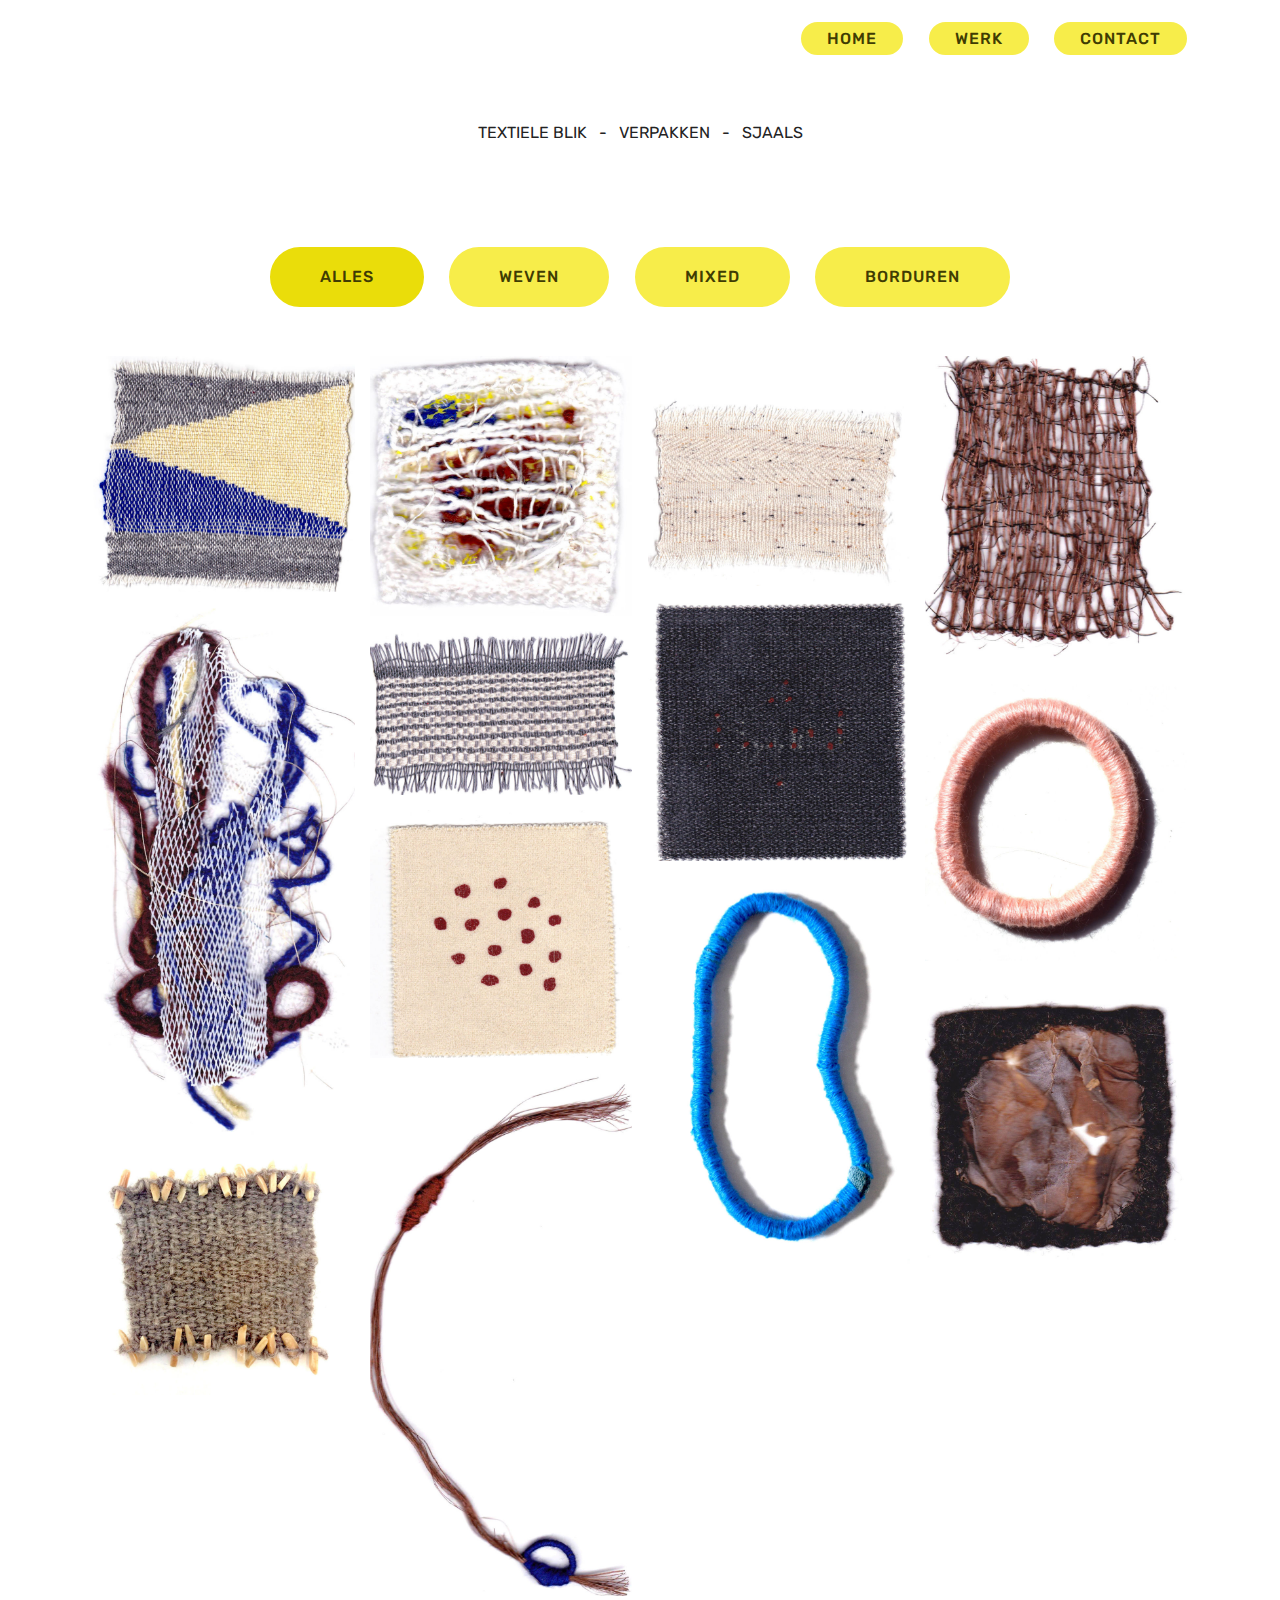
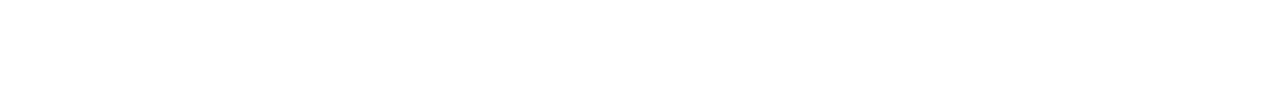
==== page1.html @ cdc88e26 "create github pages" ====
<!DOCTYPE html>
<html >
<head>
  <!-- Site made with Mobirise Website Builder v4.8.8, https://mobirise.com -->
  <meta charset="UTF-8">
  <meta http-equiv="X-UA-Compatible" content="IE=edge">
  <meta name="generator" content="Mobirise v4.8.8, mobirise.com">
  <meta name="viewport" content="width=device-width, initial-scale=1, minimum-scale=1">
  <link rel="shortcut icon" href="assets/images/logo2.png" type="image/x-icon">
  <meta name="description" content="Website Builder Description">
  <title>WERK: TEXTIEL</title>
  <link rel="stylesheet" href="assets/web/assets/mobirise-icons/mobirise-icons.css">
  <link rel="stylesheet" href="assets/tether/tether.min.css">
  <link rel="stylesheet" href="assets/bootstrap/css/bootstrap.min.css">
  <link rel="stylesheet" href="assets/bootstrap/css/bootstrap-grid.min.css">
  <link rel="stylesheet" href="assets/bootstrap/css/bootstrap-reboot.min.css">
  <link rel="stylesheet" href="assets/dropdown/css/style.css">
  <link rel="stylesheet" href="assets/theme/css/style.css">
  <link rel="stylesheet" href="assets/gallery/style.css">
  <link rel="stylesheet" href="assets/mobirise/css/mbr-additional.css" type="text/css">
  
  
  
</head>
<body>
  <section class="menu cid-raHWfPUaQ8" once="menu" id="menu2-1">

    

    <nav class="navbar navbar-expand beta-menu navbar-dropdown align-items-center navbar-toggleable-sm bg-color transparent">
        <button class="navbar-toggler navbar-toggler-right" type="button" data-toggle="collapse" data-target="#navbarSupportedContent" aria-controls="navbarSupportedContent" aria-expanded="false" aria-label="Toggle navigation">
            <div class="hamburger">
                <span></span>
                <span></span>
                <span></span>
                <span></span>
            </div>
        </button>
        <div class="menu-logo">
            <div class="navbar-brand">
                
                
            </div>
        </div>
        <div class="collapse navbar-collapse" id="navbarSupportedContent">
            
            <div class="navbar-buttons mbr-section-btn"><a class="btn btn-sm btn-success display-4" href="index.html">HOME</a> <a class="btn btn-sm btn-success display-4" href="page4.html">WERK</a>   <a class="btn btn-sm btn-success display-4" href="page2.html">CONTACT</a></div>
        </div>
    </nav>
</section>

<section class="engine"><a href="https://mobirise.info/u">bootstrap website templates</a></section><section class="mbr-section article content1 cid-rbGwfeObzI" id="content1-2">
    
     

    <div class="container">
        <div class="media-container-row">
            <div class="mbr-text col-12 col-md-8 mbr-fonts-style display-7">TEXTIELE BLIK &nbsp; - &nbsp; VERPAKKEN &nbsp; - &nbsp; SJAALS</div>
        </div>
    </div>
</section>

<section class="mbr-gallery mbr-slider-carousel cid-rb73KKQY0T" id="gallery2-4">

    

    <div class="container">
        <div><!-- Filter --><div class="mbr-gallery-filter container gallery-filter-active"><ul buttons="0"><li class="mbr-gallery-filter-all"><a class="btn btn-md btn-success active display-7" href="">ALLES</a></li></ul></div><!-- Gallery --><div class="mbr-gallery-row"><div class="mbr-gallery-layout-default"><div><div><div class="mbr-gallery-item mbr-gallery-item--p1" data-video-url="false" data-tags="WEVEN"><div href="#lb-gallery2-4" data-slide-to="0" data-toggle="modal"><img src="assets/images/47506456-328796754376176-320203693251100672-n-3-2000x1806-800x722.jpg" alt="" title=""><span class="icon-focus"></span></div></div><div class="mbr-gallery-item mbr-gallery-item--p1" data-video-url="false" data-tags="MIXED"><div href="#lb-gallery2-4" data-slide-to="1" data-toggle="modal"><img src="assets/images/47575719-368503243710129-8460332734072487936-n-4-1032x1024-800x794.jpg" alt="" title=""><span class="icon-focus"></span></div></div><div class="mbr-gallery-item mbr-gallery-item--p1" data-video-url="false" data-tags="WEVEN"><div href="#lb-gallery2-4" data-slide-to="2" data-toggle="modal"><img src="assets/images/47575141-318313295434372-412930203220705280-n-2000x1612-800x645.jpg" alt="" title=""><span class="icon-focus"></span></div></div><div class="mbr-gallery-item mbr-gallery-item--p1" data-video-url="false" data-tags="WEVEN"><div href="#lb-gallery2-4" data-slide-to="3" data-toggle="modal"><img src="assets/images/47574086-124422265156844-6801019209284321280-n-984x1176-800x956.jpg" alt="" title=""><span class="icon-focus"></span></div></div><div class="mbr-gallery-item mbr-gallery-item--p1" data-video-url="false" data-tags="MIXED"><div href="#lb-gallery2-4" data-slide-to="4" data-toggle="modal"><img src="assets/images/47682077-343969136431408-25028951982211072-n-2000x1450-800x580.jpg" alt="" title=""><span class="icon-focus"></span></div></div><div class="mbr-gallery-item mbr-gallery-item--p1" data-video-url="false" data-tags="BORDUREN"><div href="#lb-gallery2-4" data-slide-to="5" data-toggle="modal"><img src="assets/images/47577055-518525568639975-4797544036602740736-n-1712x1696-800x793.jpg" alt="" title=""><span class="icon-focus"></span></div></div><div class="mbr-gallery-item mbr-gallery-item--p1" data-video-url="false" data-tags="BORDUREN"><div href="#lb-gallery2-4" data-slide-to="6" data-toggle="modal"><img src="assets/images/47687773-439349963263200-4887359920250290176-n-980x1972-800x1610.jpg" alt="" title=""><span class="icon-focus"></span></div></div><div class="mbr-gallery-item mbr-gallery-item--p1" data-video-url="false" data-tags="MIXED"><div href="#lb-gallery2-4" data-slide-to="7" data-toggle="modal"><img src="assets/images/47578655-295519814421473-4589390263373266944-n-2000x1249-800x500.jpg" alt="" title=""><span class="icon-focus"></span></div></div><div class="mbr-gallery-item mbr-gallery-item--p1" data-video-url="false" data-tags="MIXED"><div href="#lb-gallery2-4" data-slide-to="8" data-toggle="modal"><img src="assets/images/dsc-521-2000x2112-800x845.jpg" alt="" title=""><span class="icon-focus"></span></div></div><div class="mbr-gallery-item mbr-gallery-item--p1" data-video-url="false" data-tags="MIXED"><div href="#lb-gallery2-4" data-slide-to="9" data-toggle="modal"><img src="assets/images/47683139-1599115053523012-3828031757387563008-n-1884x1786-800x758.jpg" alt="" title=""><span class="icon-focus"></span></div></div><div class="mbr-gallery-item mbr-gallery-item--p1" data-video-url="false" data-tags="MIXED"><div href="#lb-gallery2-4" data-slide-to="10" data-toggle="modal"><img src="assets/images/dsc-517-2000x2978-800x1191.jpg" alt="" title=""><span class="icon-focus"></span></div></div><div class="mbr-gallery-item mbr-gallery-item--p1" data-video-url="false" data-tags="BORDUREN"><div href="#lb-gallery2-4" data-slide-to="11" data-toggle="modal"><img src="assets/images/47685250-376258109773774-475990777076383744-n-868x956-800x881.jpg" alt="" title=""><span class="icon-focus"></span></div></div><div class="mbr-gallery-item mbr-gallery-item--p1" data-video-url="false" data-tags="MIXED"><div href="#lb-gallery2-4" data-slide-to="12" data-toggle="modal"><img src="assets/images/47577722-360843861342057-8738938432111247360-n-1027x2048-800x1595.jpg" alt="" title=""><span class="icon-focus"></span></div></div><div class="mbr-gallery-item mbr-gallery-item--p1" data-video-url="false" data-tags="WEVEN"><div href="#lb-gallery2-4" data-slide-to="13" data-toggle="modal"><img src="assets/images/46118106-894448880751442-2675931368923332608-n-1-1393x1305-800x749.jpg" alt="" title=""><span class="icon-focus"></span></div></div></div></div><div class="clearfix"></div></div></div><!-- Lightbox --><div data-app-prevent-settings="" class="mbr-slider modal fade carousel slide" tabindex="-1" data-keyboard="true" data-interval="false" id="lb-gallery2-4"><div class="modal-dialog"><div class="modal-content"><div class="modal-body"><ol class="carousel-indicators"><li data-app-prevent-settings="" data-target="#lb-gallery2-4" data-slide-to="0"></li><li data-app-prevent-settings="" data-target="#lb-gallery2-4" data-slide-to="1"></li><li data-app-prevent-settings="" data-target="#lb-gallery2-4" data-slide-to="2"></li><li data-app-prevent-settings="" data-target="#lb-gallery2-4" data-slide-to="3"></li><li data-app-prevent-settings="" data-target="#lb-gallery2-4" data-slide-to="4"></li><li data-app-prevent-settings="" data-target="#lb-gallery2-4" data-slide-to="5"></li><li data-app-prevent-settings="" data-target="#lb-gallery2-4" data-slide-to="6"></li><li data-app-prevent-settings="" data-target="#lb-gallery2-4" data-slide-to="7"></li><li data-app-prevent-settings="" data-target="#lb-gallery2-4" class=" active" data-slide-to="8"></li><li data-app-prevent-settings="" data-target="#lb-gallery2-4" data-slide-to="9"></li><li data-app-prevent-settings="" data-target="#lb-gallery2-4" data-slide-to="10"></li><li data-app-prevent-settings="" data-target="#lb-gallery2-4" data-slide-to="11"></li><li data-app-prevent-settings="" data-target="#lb-gallery2-4" data-slide-to="12"></li><li data-app-prevent-settings="" data-target="#lb-gallery2-4" data-slide-to="13"></li></ol><div class="carousel-inner"><div class="carousel-item"><img src="assets/images/47506456-328796754376176-320203693251100672-n-3-2000x1806.jpg" alt="" title=""></div><div class="carousel-item"><img src="assets/images/47575719-368503243710129-8460332734072487936-n-4-1032x1024.jpg" alt="" title=""></div><div class="carousel-item"><img src="assets/images/47575141-318313295434372-412930203220705280-n-2000x1612.jpg" alt="" title=""></div><div class="carousel-item"><img src="assets/images/47574086-124422265156844-6801019209284321280-n-984x1176.jpg" alt="" title=""></div><div class="carousel-item"><img src="assets/images/47682077-343969136431408-25028951982211072-n-2000x1450.jpg" alt="" title=""></div><div class="carousel-item"><img src="assets/images/47577055-518525568639975-4797544036602740736-n-1712x1696.jpg" alt="" title=""></div><div class="carousel-item"><img src="assets/images/47687773-439349963263200-4887359920250290176-n-980x1972.jpg" alt="" title=""></div><div class="carousel-item"><img src="assets/images/47578655-295519814421473-4589390263373266944-n-2000x1249.jpg" alt="" title=""></div><div class="carousel-item active"><img src="assets/images/dsc-521-2000x2112.jpg" alt="" title=""></div><div class="carousel-item"><img src="assets/images/47683139-1599115053523012-3828031757387563008-n-1884x1786.jpg" alt="" title=""></div><div class="carousel-item"><img src="assets/images/dsc-517-2000x2978.jpg" alt="" title=""></div><div class="carousel-item"><img src="assets/images/47685250-376258109773774-475990777076383744-n-868x956.jpg" alt="" title=""></div><div class="carousel-item"><img src="assets/images/47577722-360843861342057-8738938432111247360-n-1027x2048.jpg" alt="" title=""></div><div class="carousel-item"><img src="assets/images/46118106-894448880751442-2675931368923332608-n-1-1393x1305.jpg" alt="" title=""></div></div><a class="carousel-control carousel-control-prev" role="button" data-slide="prev" href="#lb-gallery2-4"><span class="mbri-left mbr-iconfont" aria-hidden="true"></span><span class="sr-only">Previous</span></a><a class="carousel-control carousel-control-next" role="button" data-slide="next" href="#lb-gallery2-4"><span class="mbri-right mbr-iconfont" aria-hidden="true"></span><span class="sr-only">Next</span></a><a class="close" href="#" role="button" data-dismiss="modal"><span class="sr-only">Close</span></a></div></div></div></div></div>
    </div>

</section>


  <script src="assets/web/assets/jquery/jquery.min.js"></script>
  <script src="assets/popper/popper.min.js"></script>
  <script src="assets/tether/tether.min.js"></script>
  <script src="assets/bootstrap/js/bootstrap.min.js"></script>
  <script src="assets/smoothscroll/smooth-scroll.js"></script>
  <script src="assets/dropdown/js/script.min.js"></script>
  <script src="assets/touchswipe/jquery.touch-swipe.min.js"></script>
  <script src="assets/vimeoplayer/jquery.mb.vimeo_player.js"></script>
  <script src="assets/bootstrapcarouselswipe/bootstrap-carousel-swipe.js"></script>
  <script src="assets/masonry/masonry.pkgd.min.js"></script>
  <script src="assets/imagesloaded/imagesloaded.pkgd.min.js"></script>
  <script src="assets/theme/js/script.js"></script>
  <script src="assets/gallery/player.min.js"></script>
  <script src="assets/gallery/script.js"></script>
  <script src="assets/slidervideo/script.js"></script>
  
  
</body>
</html>
---- assets/web/assets/mobirise-icons/mobirise-icons.css ----
@font-face {
  font-family: 'MobiriseIcons';
  src:  url('mobirise-icons.eot?spat4u');
  src:  url('mobirise-icons.eot?spat4u#iefix') format('embedded-opentype'),
    url('mobirise-icons.ttf?spat4u') format('truetype'),
    url('mobirise-icons.woff?spat4u') format('woff'),
    url('mobirise-icons.svg?spat4u#MobiriseIcons') format('svg');
  font-weight: normal;
  font-style: normal;
}

[class^="mbri-"], [class*=" mbri-"] {
  /* use !important to prevent issues with browser extensions that change fonts */
  font-family: MobiriseIcons !important;
  speak: none;
  font-style: normal;
  font-weight: normal;
  font-variant: normal;
  text-transform: none;
  line-height: 1;

  /* Better Font Rendering =========== */
  -webkit-font-smoothing: antialiased;
  -moz-osx-font-smoothing: grayscale;
}

.mbri-add-submenu:before {
  content: "\e900";
}
.mbri-alert:before {
  content: "\e901";
}
.mbri-align-center:before {
  content: "\e902";
}
.mbri-align-justify:before {
  content: "\e903";
}
.mbri-align-left:before {
  content: "\e904";
}
.mbri-align-right:before {
  content: "\e905";
}
.mbri-android:before {
  content: "\e906";
}
.mbri-apple:before {
  content: "\e907";
}
.mbri-arrow-down:before {
  content: "\e908";
}
.mbri-arrow-next:before {
  content: "\e909";
}
.mbri-arrow-prev:before {
  content: "\e90a";
}
.mbri-arrow-up:before {
  content: "\e90b";
}
.mbri-bold:before {
  content: "\e90c";
}
.mbri-bookmark:before {
  content: "\e90d";
}
.mbri-bootstrap:before {
  content: "\e90e";
}
.mbri-briefcase:before {
  content: "\e90f";
}
.mbri-browse:before {
  content: "\e910";
}
.mbri-bulleted-list:before {
  content: "\e911";
}
.mbri-calendar:before {
  content: "\e912";
}
.mbri-camera:before {
  content: "\e913";
}
.mbri-cart-add:before {
  content: "\e914";
}
.mbri-cart-full:before {
  content: "\e915";
}
.mbri-cash:before {
  content: "\e916";
}
.mbri-change-style:before {
  content: "\e917";
}
.mbri-chat:before {
  content: "\e918";
}
.mbri-clock:before {
  content: "\e919";
}
.mbri-close:before {
  content: "\e91a";
}
.mbri-cloud:before {
  content: "\e91b";
}
.mbri-code:before {
  content: "\e91c";
}
.mbri-contact-form:before {
  content: "\e91d";
}
.mbri-credit-card:before {
  content: "\e91e";
}
.mbri-cursor-click:before {
  content: "\e91f";
}
.mbri-cust-feedback:before {
  content: "\e920";
}
.mbri-database:before {
  content: "\e921";
}
.mbri-delivery:before {
  content: "\e922";
}
.mbri-desktop:before {
  content: "\e923";
}
.mbri-devices:before {
  content: "\e924";
}
.mbri-down:before {
  content: "\e925";
}
.mbri-download:before {
  content: "\e989";
}
.mbri-drag-n-drop:before {
  content: "\e927";
}
.mbri-drag-n-drop2:before {
  content: "\e928";
}
.mbri-edit:before {
  content: "\e929";
}
.mbri-edit2:before {
  content: "\e92a";
}
.mbri-error:before {
  content: "\e92b";
}
.mbri-extension:before {
  content: "\e92c";
}
.mbri-features:before {
  content: "\e92d";
}
.mbri-file:before {
  content: "\e92e";
}
.mbri-flag:before {
  content: "\e92f";
}
.mbri-folder:before {
  content: "\e930";
}
.mbri-gift:before {
  content: "\e931";
}
.mbri-github:before {
  content: "\e932";
}
.mbri-globe:before {
  content: "\e933";
}
.mbri-globe-2:before {
  content: "\e934";
}
.mbri-growing-chart:before {
  content: "\e935";
}
.mbri-hearth:before {
  content: "\e936";
}
.mbri-help:before {
  content: "\e937";
}
.mbri-home:before {
  content: "\e938";
}
.mbri-hot-cup:before {
  content: "\e939";
}
.mbri-idea:before {
  content: "\e93a";
}
.mbri-image-gallery:before {
  content: "\e93b";
}
.mbri-image-slider:before {
  content: "\e93c";
}
.mbri-info:before {
  content: "\e93d";
}
.mbri-italic:before {
  content: "\e93e";
}
.mbri-key:before {
  content: "\e93f";
}
.mbri-laptop:before {
  content: "\e940";
}
.mbri-layers:before {
  content: "\e941";
}
.mbri-left-right:before {
  content: "\e942";
}
.mbri-left:before {
  content: "\e943";
}
.mbri-letter:before {
  content: "\e944";
}
.mbri-like:before {
  content: "\e945";
}
.mbri-link:before {
  content: "\e946";
}
.mbri-lock:before {
  content: "\e947";
}
.mbri-login:before {
  content: "\e948";
}
.mbri-logout:before {
  content: "\e949";
}
.mbri-magic-stick:before {
  content: "\e94a";
}
.mbri-map-pin:before {
  content: "\e94b";
}
.mbri-menu:before {
  content: "\e94c";
}
.mbri-mobile:before {
  content: "\e94d";
}
.mbri-mobile2:before {
  content: "\e94e";
}
.mbri-mobirise:before {
  content: "\e94f";
}
.mbri-more-horizontal:before {
  content: "\e950";
}
.mbri-more-vertical:before {
  content: "\e951";
}
.mbri-music:before {
  content: "\e952";
}
.mbri-new-file:before {
  content: "\e953";
}
.mbri-numbered-list:before {
  content: "\e954";
}
.mbri-opened-folder:before {
  content: "\e955";
}
.mbri-pages:before {
  content: "\e956";
}
.mbri-paper-plane:before {
  content: "\e957";
}
.mbri-paperclip:before {
  content: "\e958";
}
.mbri-photo:before {
  content: "\e959";
}
.mbri-photos:before {
  content: "\e95a";
}
.mbri-pin:before {
  content: "\e95b";
}
.mbri-play:before {
  content: "\e95c";
}
.mbri-plus:before {
  content: "\e95d";
}
.mbri-preview:before {
  content: "\e95e";
}
.mbri-print:before {
  content: "\e95f";
}
.mbri-protect:before {
  content: "\e960";
}
.mbri-question:before {
  content: "\e961";
}
.mbri-quote-left:before {
  content: "\e962";
}
.mbri-quote-right:before {
  content: "\e963";
}
.mbri-refresh:before {
  content: "\e964";
}
.mbri-responsive:before {
  content: "\e965";
}
.mbri-right:before {
  content: "\e966";
}
.mbri-rocket:before {
  content: "\e967";
}
.mbri-sad-face:before {
  content: "\e968";
}
.mbri-sale:before {
  content: "\e969";
}
.mbri-save:before {
  content: "\e96a";
}
.mbri-search:before {
  content: "\e96b";
}
.mbri-setting:before {
  content: "\e96c";
}
.mbri-setting2:before {
  content: "\e96d";
}
.mbri-setting3:before {
  content: "\e96e";
}
.mbri-share:before {
  content: "\e96f";
}
.mbri-shopping-bag:before {
  content: "\e970";
}
.mbri-shopping-basket:before {
  content: "\e971";
}
.mbri-shopping-cart:before {
  content: "\e972";
}
.mbri-sites:before {
  content: "\e973";
}
.mbri-smile-face:before {
  content: "\e974";
}
.mbri-speed:before {
  content: "\e975";
}
.mbri-star:before {
  content: "\e976";
}
.mbri-success:before {
  content: "\e977";
}
.mbri-sun:before {
  content: "\e978";
}
.mbri-sun2:before {
  content: "\e979";
}
.mbri-tablet:before {
  content: "\e97a";
}
.mbri-tablet-vertical:before {
  content: "\e97b";
}
.mbri-target:before {
  content: "\e97c";
}
.mbri-timer:before {
  content: "\e97d";
}
.mbri-to-ftp:before {
  content: "\e97e";
}
.mbri-to-local-drive:before {
  content: "\e97f";
}
.mbri-touch-swipe:before {
  content: "\e980";
}
.mbri-touch:before {
  content: "\e981";
}
.mbri-trash:before {
  content: "\e982";
}
.mbri-underline:before {
  content: "\e983";
}
.mbri-unlink:before {
  content: "\e984";
}
.mbri-unlock:before {
  content: "\e985";
}
.mbri-up-down:before {
  content: "\e986";
}
.mbri-up:before {
  content: "\e987";
}
.mbri-update:before {
  content: "\e988";
}
.mbri-upload:before {
 content: "\e926"; 
}
.mbri-user:before {
  content: "\e98a";
}
.mbri-user2:before {
  content: "\e98b";
}
.mbri-users:before {
  content: "\e98c";
}
.mbri-video:before {
  content: "\e98d";
}
.mbri-video-play:before {
  content: "\e98e";
}
.mbri-watch:before {
  content: "\e98f";
}
.mbri-website-theme:before {
  content: "\e990";
}
.mbri-wifi:before {
  content: "\e991";
}
.mbri-windows:before {
  content: "\e992";
}
.mbri-zoom-out:before {
  content: "\e993";
}
.mbri-redo:before {
  content: "\e994";
}
.mbri-undo:before {
  content: "\e995";
}
---- assets/dropdown/css/style.css ----
.navbar-dropdown {
  left: 0;
  padding: 0;
  position: absolute;
  right: 0;
  top: 0;
  transition: all 0.45s ease;
  z-index: 1030;
  background: #282828; }
  .navbar-dropdown .navbar-logo {
    margin-right: 0.8rem;
    transition: margin 0.3s ease-in-out;
    vertical-align: middle; }
    .navbar-dropdown .navbar-logo img {
      height: 3.125rem;
      transition: all 0.3s ease-in-out; }
    .navbar-dropdown .navbar-logo.mbr-iconfont {
      font-size: 3.125rem;
      line-height: 3.125rem; }
  .navbar-dropdown .navbar-caption {
    font-weight: 700;
    white-space: normal;
    vertical-align: -4px;
    line-height: 3.125rem !important; }
    .navbar-dropdown .navbar-caption, .navbar-dropdown .navbar-caption:hover {
      color: inherit;
      text-decoration: none; }
  .navbar-dropdown .mbr-iconfont + .navbar-caption {
    vertical-align: -1px; }
  .navbar-dropdown.navbar-fixed-top {
    position: fixed; }
  .navbar-dropdown .navbar-brand span {
    vertical-align: -4px; }
  .navbar-dropdown.bg-color.transparent {
    background: none; }
  .navbar-dropdown.navbar-short .navbar-brand {
    padding: 0.625rem 0; }
    .navbar-dropdown.navbar-short .navbar-brand span {
      vertical-align: -1px; }
  .navbar-dropdown.navbar-short .navbar-caption {
    line-height: 2.375rem !important;
    vertical-align: -2px; }
  .navbar-dropdown.navbar-short .navbar-logo {
    margin-right: 0.5rem; }
    .navbar-dropdown.navbar-short .navbar-logo img {
      height: 2.375rem; }
    .navbar-dropdown.navbar-short .navbar-logo.mbr-iconfont {
      font-size: 2.375rem;
      line-height: 2.375rem; }
  .navbar-dropdown.navbar-short .mbr-table-cell {
    height: 3.625rem; }
  .navbar-dropdown .navbar-close {
    left: 0.6875rem;
    position: fixed;
    top: 0.75rem;
    z-index: 1000; }
  .navbar-dropdown .hamburger-icon {
    content: "";
    display: inline-block;
    vertical-align: middle;
    width: 16px;
    -webkit-box-shadow: 0 -6px 0 1px #282828,0 0 0 1px #282828,0 6px 0 1px #282828;
    -moz-box-shadow: 0 -6px 0 1px #282828,0 0 0 1px #282828,0 6px 0 1px #282828;
    box-shadow: 0 -6px 0 1px #282828,0 0 0 1px #282828,0 6px 0 1px #282828; }

.dropdown-menu .dropdown-toggle[data-toggle="dropdown-submenu"]::after {
  border-bottom: 0.35em solid transparent;
  border-left: 0.35em solid;
  border-right: 0;
  border-top: 0.35em solid transparent;
  margin-left: 0.3rem; }

.dropdown-menu .dropdown-item:focus {
  outline: 0; }

.nav-dropdown {
  font-size: 0.75rem;
  font-weight: 500;
  height: auto !important; }
  .nav-dropdown .nav-btn {
    padding-left: 1rem; }
  .nav-dropdown .link {
    margin: .667em 1.667em;
    font-weight: 500;
    padding: 0;
    transition: color .2s ease-in-out; }
    .nav-dropdown .link.dropdown-toggle {
      margin-right: 2.583em; }
      .nav-dropdown .link.dropdown-toggle::after {
        margin-left: .25rem;
        border-top: 0.35em solid;
        border-right: 0.35em solid transparent;
        border-left: 0.35em solid transparent;
        border-bottom: 0; }
      .nav-dropdown .link.dropdown-toggle[aria-expanded="true"] {
        margin: 0;
        padding: 0.667em 3.263em  0.667em 1.667em; }
  .nav-dropdown .link::after,
  .nav-dropdown .dropdown-item::after {
    color: inherit; }
  .nav-dropdown .btn {
    font-size: 0.75rem;
    font-weight: 700;
    letter-spacing: 0;
    margin-bottom: 0;
    padding-left: 1.25rem;
    padding-right: 1.25rem; }
  .nav-dropdown .dropdown-menu {
    border-radius: 0;
    border: 0;
    left: 0;
    margin: 0;
    padding-bottom: 1.25rem;
    padding-top: 1.25rem;
    position: relative; }
  .nav-dropdown .dropdown-submenu {
    margin-left: 0.125rem;
    top: 0; }
  .nav-dropdown .dropdown-item {
    font-weight: 500;
    line-height: 2;
    padding: 0.3846em 4.615em 0.3846em 1.5385em;
    position: relative;
    transition: color .2s ease-in-out, background-color .2s ease-in-out; }
    .nav-dropdown .dropdown-item::after {
      margin-top: -0.3077em;
      position: absolute;
      right: 1.1538em;
      top: 50%; }
    .nav-dropdown .dropdown-item:focus, .nav-dropdown .dropdown-item:hover {
      background: none; }

@media (max-width: 767px) {
  .nav-dropdown.navbar-toggleable-sm {
    bottom: 0;
    display: none;
    left: 0;
    overflow-x: hidden;
    position: fixed;
    top: 0;
    transform: translateX(-100%);
    -ms-transform: translateX(-100%);
    -webkit-transform: translateX(-100%);
    width: 18.75rem;
    z-index: 999; } }
.nav-dropdown.navbar-toggleable-xl {
  bottom: 0;
  display: none;
  left: 0;
  overflow-x: hidden;
  position: fixed;
  top: 0;
  transform: translateX(-100%);
  -ms-transform: translateX(-100%);
  -webkit-transform: translateX(-100%);
  width: 18.75rem;
  z-index: 999; }

.nav-dropdown-sm {
  display: block !important;
  overflow-x: hidden;
  overflow: auto;
  padding-top: 3.875rem; }
  .nav-dropdown-sm::after {
    content: "";
    display: block;
    height: 3rem;
    width: 100%; }
  .nav-dropdown-sm.collapse.in ~ .navbar-close {
    display: block !important; }
  .nav-dropdown-sm.collapsing, .nav-dropdown-sm.collapse.in {
    transform: translateX(0);
    -ms-transform: translateX(0);
    -webkit-transform: translateX(0);
    transition: all 0.25s ease-out;
    -webkit-transition: all 0.25s ease-out;
    background: #282828; }
  .nav-dropdown-sm.collapsing[aria-expanded="false"] {
    transform: translateX(-100%);
    -ms-transform: translateX(-100%);
    -webkit-transform: translateX(-100%); }
  .nav-dropdown-sm .nav-item {
    display: block;
    margin-left: 0 !important;
    padding-left: 0; }
  .nav-dropdown-sm .link,
  .nav-dropdown-sm .dropdown-item {
    border-top: 1px dotted rgba(255, 255, 255, 0.1);
    font-size: 0.8125rem;
    line-height: 1.6;
    margin: 0 !important;
    padding: 0.875rem 2.4rem 0.875rem 1.5625rem !important;
    position: relative;
    white-space: normal; }
    .nav-dropdown-sm .link:focus, .nav-dropdown-sm .link:hover,
    .nav-dropdown-sm .dropdown-item:focus,
    .nav-dropdown-sm .dropdown-item:hover {
      background: rgba(0, 0, 0, 0.2) !important;
      color: #c0a375; }
  .nav-dropdown-sm .nav-btn {
    position: relative;
    padding: 1.5625rem 1.5625rem 0 1.5625rem; }
    .nav-dropdown-sm .nav-btn::before {
      border-top: 1px dotted rgba(255, 255, 255, 0.1);
      content: "";
      left: 0;
      position: absolute;
      top: 0;
      width: 100%; }
    .nav-dropdown-sm .nav-btn + .nav-btn {
      padding-top: 0.625rem; }
      .nav-dropdown-sm .nav-btn + .nav-btn::before {
        display: none; }
  .nav-dropdown-sm .btn {
    padding: 0.625rem 0; }
  .nav-dropdown-sm .dropdown-toggle[data-toggle="dropdown-submenu"]::after {
    margin-left: .25rem;
    border-top: 0.35em solid;
    border-right: 0.35em solid transparent;
    border-left: 0.35em solid transparent;
    border-bottom: 0; }
  .nav-dropdown-sm .dropdown-toggle[data-toggle="dropdown-submenu"][aria-expanded="true"]::after {
    border-top: 0;
    border-right: 0.35em solid transparent;
    border-left: 0.35em solid transparent;
    border-bottom: 0.35em solid; }
  .nav-dropdown-sm .dropdown-menu {
    margin: 0;
    padding: 0;
    position: relative;
    top: 0;
    left: 0;
    width: 100%;
    border: 0;
    float: none;
    border-radius: 0;
    background: none; }
  .nav-dropdown-sm .dropdown-submenu {
    left: 100%;
    margin-left: 0.125rem;
    margin-top: -1.25rem;
    top: 0; }

.navbar-toggleable-sm .nav-dropdown .dropdown-menu {
  position: absolute; }

.navbar-toggleable-sm .nav-dropdown .dropdown-submenu {
  left: 100%;
  margin-left: 0.125rem;
  margin-top: -1.25rem;
  top: 0; }

.navbar-toggleable-sm.opened .nav-dropdown .dropdown-menu {
  position: relative; }

.navbar-toggleable-sm.opened .nav-dropdown .dropdown-submenu {
  left: 0;
  margin-left: 00rem;
  margin-top: 0rem;
  top: 0; }

.is-builder .nav-dropdown.collapsing {
  transition: none !important; }

/*# sourceMappingURL=style.css.map */
---- assets/theme/css/style.css ----
/*!
 * Mobirise v4 theme (https://mobirise.com/)
 * Copyright 2017 Mobirise
 */
section {
  background-color: #eeeeee; }

section,
.container,
.container-fluid {
  position: relative;
  word-wrap: break-word; }

a.mbr-iconfont:hover {
  text-decoration: none; }

.article .lead p, .article .lead ul, .article .lead ol, .article .lead pre, .article .lead blockquote {
  margin-bottom: 0; }

a {
  font-style: normal;
  font-weight: 400;
  cursor: pointer; }
  a, a:hover {
    text-decoration: none; }

figure {
  margin-bottom: 0; }

body {
  color: #232323; }

h1, h2, h3, h4, h5, h6,
.h1, .h2, .h3, .h4, .h5, .h6,
.display-1, .display-2, .display-3, .display-4 {
  line-height: 1;
  word-break: break-word;
  word-wrap: break-word; }

b, strong {
  font-weight: bold; }

blockquote {
  padding: 10px 0 10px 20px;
  position: relative;
  border-left: 2px solid;
  border-color: #ff3366; }

input:-webkit-autofill, input:-webkit-autofill:hover, input:-webkit-autofill:focus, input:-webkit-autofill:active {
  transition-delay: 9999s;
  transition-property: background-color, color; }

textarea[type="hidden"] {
  display: none; }

body {
  position: relative; }

section {
  background-position: 50% 50%;
  background-repeat: no-repeat;
  background-size: cover; }
  section .mbr-background-video,
  section .mbr-background-video-preview {
    position: absolute;
    bottom: 0;
    left: 0;
    right: 0;
    top: 0; }

.hidden {
  visibility: hidden; }

.mbr-z-index20 {
  z-index: 20; }

/*! Base colors */
.mbr-white {
  color: #ffffff; }

.mbr-black {
  color: #000000; }

.mbr-bg-white {
  background-color: #ffffff; }

.mbr-bg-black {
  background-color: #000000; }

/*! Text-aligns */
.align-left {
  text-align: left; }

.align-center {
  text-align: center; }

.align-right {
  text-align: right; }

@media (max-width: 767px) {
  .align-left, .align-center, .align-right, .mbr-section-btn, .mbr-section-title {
    text-align: center; } }
/*! Font-weight  */
.mbr-light {
  font-weight: 300; }

.mbr-regular {
  font-weight: 400; }

.mbr-semibold {
  font-weight: 500; }

.mbr-bold {
  font-weight: 700; }

/*! Media  */
.media-size-item {
  -webkit-flex: 1 1 auto;
  -moz-flex: 1 1 auto;
  -ms-flex: 1 1 auto;
  -o-flex: 1 1 auto;
  flex: 1 1 auto; }

.media-content {
  -webkit-flex-basis: 100%;
  flex-basis: 100%; }

.media-container-row {
  display: -ms-flexbox;
  display: -webkit-flex;
  display: flex;
  -webkit-flex-direction: row;
  -ms-flex-direction: row;
  flex-direction: row;
  -webkit-flex-wrap: wrap;
  -ms-flex-wrap: wrap;
  flex-wrap: wrap;
  -webkit-justify-content: center;
  -ms-flex-pack: center;
  justify-content: center;
  -webkit-align-content: center;
  -ms-flex-line-pack: center;
  align-content: center;
  -webkit-align-items: start;
  -ms-flex-align: start;
  align-items: start; }
  .media-container-row .media-size-item {
    width: 400px; }

.media-container-column {
  display: -ms-flexbox;
  display: -webkit-flex;
  display: flex;
  -webkit-flex-direction: column;
  -ms-flex-direction: column;
  flex-direction: column;
  -webkit-flex-wrap: wrap;
  -ms-flex-wrap: wrap;
  flex-wrap: wrap;
  -webkit-justify-content: center;
  -ms-flex-pack: center;
  justify-content: center;
  -webkit-align-content: center;
  -ms-flex-line-pack: center;
  align-content: center;
  -webkit-align-items: stretch;
  -ms-flex-align: stretch;
  align-items: stretch; }
  .media-container-column > * {
    width: 100%; }

@media (min-width: 992px) {
  .media-container-row {
    -webkit-flex-wrap: nowrap;
    -ms-flex-wrap: nowrap;
    flex-wrap: nowrap; } }
figure {
  overflow: hidden; }

figure[mbr-media-size] {
  transition: width 0.1s; }

.mbr-figure img, .mbr-figure iframe {
  display: block;
  width: 100%; }

.card {
  background-color: transparent;
  border: none; }

.card-img {
  text-align: center;
  flex-shrink: 0;
  -webkit-flex-shrink: 0; }

.media {
  max-width: 100%;
  margin: 0 auto; }

.mbr-figure {
  -ms-flex-item-align: center;
  -ms-grid-row-align: center;
  -webkit-align-self: center;
  align-self: center; }

.media-container > div {
  max-width: 100%; }

.mbr-figure img, .card-img img {
  width: 100%; }

@media (max-width: 991px) {
  .media-size-item {
    width: auto !important; }

  .media {
    width: auto; }

  .mbr-figure {
    width: 100% !important; } }
/*! Buttons */
.mbr-section-btn {
  margin-left: -.25rem;
  margin-right: -.25rem;
  font-size: 0; }

nav .mbr-section-btn {
  margin-left: 0rem;
  margin-right: 0rem; }

/*! Btn icon margin */
.btn .mbr-iconfont, .btn.btn-sm .mbr-iconfont {
  cursor: pointer;
  margin-right: 0.5rem; }

.btn.btn-md .mbr-iconfont, .btn.btn-md .mbr-iconfont {
  margin-right: 0.8rem; }

.mbr-regular {
  font-weight: 400; }

.mbr-semibold {
  font-weight: 500; }

.mbr-bold {
  font-weight: 700; }

[type="submit"] {
  -webkit-appearance: none; }

/*! Full-screen */
.mbr-fullscreen .mbr-overlay {
  min-height: 100vh; }

.mbr-fullscreen {
  display: flex;
  display: -webkit-flex;
  display: -moz-flex;
  display: -ms-flex;
  display: -o-flex;
  align-items: center;
  -webkit-align-items: center;
  min-height: 100vh;
  padding-top: 3rem;
  padding-bottom: 3rem; }

/*! Map */
.map {
  height: 25rem;
  position: relative; }
  .map iframe {
    width: 100%;
    height: 100%; }

/* Form */
.form-asterisk {
  font-family: initial;
  position: absolute;
  top: -2px;
  font-weight: normal; }

/*! Scroll to top arrow */
.mbr-arrow-up {
  bottom: 25px;
  right: 90px;
  position: fixed;
  text-align: right;
  z-index: 5000;
  color: #ffffff;
  font-size: 32px;
  transform: rotate(180deg);
  -webkit-transform: rotate(180deg); }

.mbr-arrow-up a {
  background: rgba(0, 0, 0, 0.2);
  border-radius: 3px;
  color: #fff;
  display: inline-block;
  height: 60px;
  width: 60px;
  outline-style: none !important;
  position: relative;
  text-decoration: none;
  transition: all .3s ease-in-out;
  cursor: pointer;
  text-align: center; }
  .mbr-arrow-up a:hover {
    background-color: rgba(0, 0, 0, 0.4); }
  .mbr-arrow-up a i {
    line-height: 60px; }

.mbr-arrow-up-icon {
  display: block;
  color: #fff; }

.mbr-arrow-up-icon::before {
  content: "\203a";
  display: inline-block;
  font-family: serif;
  font-size: 32px;
  line-height: 1;
  font-style: normal;
  position: relative;
  top: 6px;
  left: -4px;
  -webkit-transform: rotate(-90deg);
  transform: rotate(-90deg); }

/*! Arrow Down */
.mbr-arrow {
  position: absolute;
  bottom: 45px;
  left: 50%;
  width: 60px;
  height: 60px;
  cursor: pointer;
  background-color: rgba(80, 80, 80, 0.5);
  border-radius: 50%;
  -webkit-transform: translateX(-50%);
  transform: translateX(-50%); }
  .mbr-arrow > a {
    display: inline-block;
    text-decoration: none;
    outline-style: none;
    -webkit-animation: arrowdown 1.7s ease-in-out infinite;
    animation: arrowdown 1.7s ease-in-out infinite; }
    .mbr-arrow > a > i {
      position: absolute;
      top: -2px;
      left: 15px;
      font-size: 2rem; }

@keyframes arrowdown {
  0% {
    transform: translateY(0px);
    -webkit-transform: translateY(0px); }
  50% {
    transform: translateY(-5px);
    -webkit-transform: translateY(-5px); }
  100% {
    transform: translateY(0px);
    -webkit-transform: translateY(0px); } }
@-webkit-keyframes arrowdown {
  0% {
    transform: translateY(0px);
    -webkit-transform: translateY(0px); }
  50% {
    transform: translateY(-5px);
    -webkit-transform: translateY(-5px); }
  100% {
    transform: translateY(0px);
    -webkit-transform: translateY(0px); } }
@media (max-width: 500px) {
  .mbr-arrow-up {
    left: 50%;
    right: auto;
    transform: translateX(-50%) rotate(180deg);
    -webkit-transform: translateX(-50%) rotate(180deg); } }
/*Gradients animation*/
@keyframes gradient-animation {
  from {
    background-position: 0% 100%;
    animation-timing-function: ease-in-out; }
  to {
    background-position: 100% 0%;
    animation-timing-function: ease-in-out; } }
@-webkit-keyframes gradient-animation {
  from {
    background-position: 0% 100%;
    animation-timing-function: ease-in-out; }
  to {
    background-position: 100% 0%;
    animation-timing-function: ease-in-out; } }
.bg-gradient {
  background-size: 200% 200%;
  animation: gradient-animation 5s infinite alternate;
  -webkit-animation: gradient-animation 5s infinite alternate; }

.menu .navbar-brand {
  display: -webkit-flex; }
  .menu .navbar-brand span {
    display: flex;
    display: -webkit-flex; }
  .menu .navbar-brand .navbar-caption-wrap {
    display: -webkit-flex; }
  .menu .navbar-brand .navbar-logo img {
    display: -webkit-flex; }
@media (min-width: 768px) and (max-width: 991px) {
  .menu .navbar-toggleable-sm .navbar-nav {
    display: -webkit-box;
    display: -webkit-flex;
    display: -ms-flexbox; } }
@media (min-width: 992px) {
  .menu .navbar-nav.nav-dropdown {
    display: -webkit-flex; }
  .menu .navbar-toggleable-sm .navbar-collapse {
    display: -webkit-flex !important; } }
@media (max-width: 767px) {
  .menu .navbar-collapse {
    overflow-y: auto;
    max-height: 80vh; }
  .menu .dropdown-menu {
    max-height: 60vh;
    overflow-y: auto; } }

.navbar {
  display: -webkit-flex;
  -webkit-flex-wrap: wrap;
  -webkit-align-items: center;
  -webkit-justify-content: space-between; }

.navbar-collapse {
  -webkit-flex-basis: 100%;
  -webkit-flex-grow: 1;
  -webkit-align-items: center; }

.nav-dropdown .link {
  padding: .667em 1.667em !important;
  margin: 0 !important; }

.nav {
  display: -webkit-flex;
  -webkit-flex-wrap: wrap; }

.row {
  display: -webkit-flex;
  -webkit-flex-wrap: wrap; }

.justify-content-center {
  -webkit-justify-content: center; }

.form-inline {
  display: -webkit-flex;
  -webkit-flex-flow: row wrap;
  -webkit-align-items: center; }

.card-wrapper {
  -webkit-flex: 1; }

.carousel-control {
  z-index: 10;
  display: -webkit-flex;
  -webkit-align-items: center;
  -webkit-justify-content: center; }

.carousel-controls {
  display: -webkit-flex; }

.media {
  display: -webkit-flex; }

/*# sourceMappingURL=style.css.map */
.engine {
	position: absolute;
	text-indent: -2400px;
	text-align: center;
	padding: 0;
	top: 0;
	left: -2400px;
}
---- assets/gallery/style.css ----
/*-------

   Gallery

-------*/
.mbr-gallery .mbr-gallery-item {
  position: relative;
  display: inline-block;
  width: 25%;
  cursor: pointer; }

@media (max-width: 768px) {
  .mbr-gallery .mbr-gallery-item {
    width: 50%; } }
@media (max-width: 400px) {
  .mbr-gallery .mbr-gallery-item {
    width: 100%; } }
.mbr-gallery .icon-focus,
.mbr-gallery .icon-video {
  position: absolute;
  top: calc(50% - 32px);
  left: calc(50% - 24px);
  font-family: 'MobiriseIcons' !important;
  font-size: 3rem !important;
  color: #fff;
  opacity: 0;
  transition: .2s opacity ease-in-out;
  z-index: 5; }

.mbr-gallery .icon-focus::before {
  content: '\e96b'; }

.mbr-gallery .icon-video::before {
  content: '\e95c'; }

.mbr-gallery .mbr-gallery-item > div:hover .icon-focus,
.mbr-gallery .mbr-gallery-item > div:hover .icon-video {
  opacity: 1; }

.mbr-gallery .mbr-gallery-item img {
  width: 100%;
  opacity: 1;
  -webkit-transition: .2s opacity ease-in-out;
  transition: .2s opacity ease-in-out; }

.mbr-gallery .mbr-gallery-item > div:hover img {
  opacity: 1; }

.mbr-gallery .mbr-gallery-item > div {
  background: #fff;
  display: block;
  outline: none;
  position: relative; }

.mbr-gallery .mbr-gallery-item .icon {
  -webkit-transform: translateX(-50%) translateY(-50%);
  -webkit-transition: .2s opacity ease-in-out;
  color: #000;
  font-size: 30px;
  height: 69px;
  left: 50%;
  opacity: 0;
  position: absolute;
  top: 50%;
  transform: translateX(-50%) translateY(-50%);
  transition: .2s opacity ease-in-out;
  width: 69px; }

.mbr-gallery .mbr-gallery-item .icon::after,
.mbr-gallery .mbr-gallery-item .icon::before {
  content: '';
  display: block;
  position: absolute;
  height: 69px;
  width: 1px;
  margin-left: 34.5px;
  background-color: #fff; }

.mbr-gallery .mbr-gallery-item .icon::after {
  width: 69px;
  height: 1px;
  margin-left: 0;
  margin-top: 34.5px; }

.mbr-gallery .mbr-gallery-item > div:hover .icon {
  opacity: 1; }

.mbr-gallery .mbr-gallery-item > div:hover::before {
  opacity: .9; }

.mbr-gallery .mbr-gallery-item > div:hover .mbr-gallery-title {
  background: transparent !important; }

/* remove spacing */
.mbr-gallery .mbr-gallery-row.no-gutter {
  margin: 0; }

.mbr-gallery .mbr-gallery-row.no-gutter .mbr-gallery-item {
  padding: 0; }

/* container */
.mbr-gallery .container.mbr-gallery-layout-default {
  padding: 93px 0; }

/* fix horizontal scrollbar */
.mbr-gallery .mbr-gallery-layout-article,
.mbr-gallery .mbr-gallery-layout-default {
  overflow: hidden; }

/* lightbox */
.mbr-gallery .modal {
  position: fixed;
  overflow: hidden;
  padding-right: 0 !important; }

.mbr-gallery .modal-content {
  border-radius: 0;
  border: none;
  background: transparent; }

.mbr-gallery .modal-body {
  padding: 0; }

.mbr-gallery .modal-body img {
  width: 100%; }

.mbr-gallery .modal .close {
  position: fixed;
  background: #1b1b1b;
  opacity: .5;
  font-size: 35px;
  font-weight: 300;
  width: 70px;
  height: 70px;
  border-radius: 50%;
  color: #fff;
  top: 2.5rem;
  right: 2.5rem;
  line-height: 70px;
  border: none;
  text-align: center;
  text-shadow: none;
  z-index: 5;
  -webkit-transition: opacity .3s ease;
  -moz-transition: opacity .3s ease;
  -o-transition: opacity .3s ease;
  transition: opacity .3s ease;
  font-family: 'MobiriseIcons'; }
  .mbr-gallery .modal .close::before {
    content: '\e91a'; }

.mbr-gallery .modal .close:hover {
  opacity: 1;
  background: #000;
  color: #fff; }

.mbr-gallery .modal-dialog {
  max-width: 100% !important; }

.mbr-gallery .modal.in .modal-dialog {
  margin: 0 auto; }

/* modal back color opacity */
.modal-backdrop.in {
  opacity: .8;
  filter: alpha(opacity=80); }

@media (max-width: 768px) {
  .mbr-gallery .carousel-control,
  .mbr-gallery .carousel-indicators,
  .mbr-gallery .modal .close {
    position: fixed; } }
/* fix fade in effect */
.mbr-gallery .modal.fade .modal-dialog {
  -webkit-transition: margin-top .3s ease-out;
  -moz-transition: margin-top .3s ease-out;
  -o-transition: margin-top .3s ease-out;
  transition: margin-top .3s ease-out; }

.mbr-gallery .modal.fade .modal-dialog,
.mbr-gallery .modal.in .modal-dialog {
  -webkit-transform: none;
  -ms-transform: none;
  -o-transform: none;
  transform: none; }

/*-------

   Slider

-------*/
.mbr-slider .carousel-inner > .active,
.mbr-slider .carousel-inner > .next,
.mbr-slider .carousel-inner > .prev {
  display: table; }

.mbr-slider .carousel-control {
  position: absolute;
  width: 70px;
  height: 70px;
  top: 50%;
  margin-top: -35px;
  line-height: 70px;
  border-radius: 50%;
  font-size: 35px;
  border: 0;
  opacity: .5;
  text-shadow: none;
  z-index: 5;
  color: #fff;
  -webkit-transition: all .2s ease-in-out 0s;
  -o-transition: all .2s ease-in-out 0s;
  transition: all .2s ease-in-out 0s; }

.mbr-gallery .mbr-slider .carousel-control {
  position: fixed; }

@media (max-width: 991px) {
  .mbr-gallery .mbr-slider .carousel-control {
    bottom: 2.5rem;
    margin-top: 0;
    top: auto;
    z-index: 17; } }
.mbr-gallery .mbr-slider .carousel-inner > .active {
  display: block; }

.mbr-slider .carousel-control.left {
  left: 0;
  margin-left: 2.5rem; }

.mbr-slider .carousel-control.right {
  right: 0;
  margin-right: 2.5rem; }

.mbr-slider .carousel-control .icon-next,
.mbr-slider .carousel-control .icon-prev {
  margin-top: -18px;
  font-size: 40px;
  line-height: 27px; }

.mbr-slider .carousel-control:hover {
  background: #1b1b1b;
  color: #fff;
  opacity: 1; }

.mbr-slider .carousel-indicators {
  position: absolute;
  bottom: 0;
  margin-bottom: 1.5rem !important; }

@media (max-width: 543px) {
  .mbr-slider .carousel-indicators {
    display: none; } }
.carousel-indicators .active,
.carousel-indicators li {
  width: 15px;
  height: 15px;
  margin: 3px;
  background: #1b1b1b;
  border: 0;
  opacity: .5; }

.carousel-indicators .active {
  border: 4px solid #1b1b1b;
  background: #fff; }

.carousel-indicators li {
  max-width: 15px;
  max-height: 15px;
  margin: 3px;
  background: #1b1b1b;
  border: 0;
  border-radius: 50%;
  opacity: .5; }

.carousel-indicators li.active {
  border: 4px solid #1b1b1b;
  background: #fff; }

.container .carousel-indicators {
  margin-bottom: 3px; }

.mbr-gallery .mbr-slider .carousel-indicators {
  position: fixed;
  margin-bottom: 2.5rem !important; }

@media (max-width: 991px) {
  .mbr-gallery .mbr-slider .carousel-indicators {
    margin-bottom: 3.625rem !important;
    padding-left: 2.5rem;
    padding-right: 2.5rem; } }
.mbr-slider .carousel-indicators .active,
.mbr-slider .carousel-indicators li {
  width: 20px;
  height: 20px;
  margin: 3px;
  background: #1b1b1b;
  border: 0;
  opacity: .5; }

.mbr-slider .carousel-indicators .active {
  border: 4px solid #1b1b1b;
  background: #fff; }

@media (max-width: 767px) {
  .mbr-slider .carousel-control {
    top: auto;
    bottom: 20px; }

  .mbr-slider > .container .carousel-control {
    margin-bottom: 0; } }
/* boxed slider */
.mbr-slider > .boxed-slider {
  position: relative;
  padding: 93px 0; }

.mbr-slider > .boxed-slider > div {
  position: relative; }

.mbr-slider > .container img {
  width: 100%; }

.mbr-slider > .container img + .row {
  position: absolute;
  top: 50%;
  left: 0;
  right: 0;
  -webkit-transform: translateY(-50%);
  -moz-transform: translateY(-50%);
  transform: translateY(-50%);
  z-index: 2; }

.mbr-slider .mbr-section {
  padding: 0;
  background-attachment: scroll; }

.mbr-slider .mbr-table-cell {
  padding: 0; }

.mbr-slider > .container .carousel-indicators {
  margin-bottom: 3px; }

/* article slider */
.mbr-slider > .article-slider .mbr-section,
.mbr-slider > .article-slider .mbr-section .mbr-table-cell {
  padding-top: 0;
  padding-bottom: 0; }

.modal-backdrop.show {
  opacity: .7; }

.video-container .mbr-background-video iframe {
  width: 100%;
  height: 100%; }

.mbr-gallery-item__hided {
  position: absolute !important;
  left: 0 !important;
  width: 0 !important;
  height: 0;
  padding: 0 !important; }

.mbr-gallery-item__hided img {
  display: none !important; }

.mbr-gallery-item__hided span {
  display: none !important; }

.mbr-gallery-filter {
  padding-top: 30px;
  padding-bottom: 30px;
  text-align: center; }
  .mbr-gallery-filter li {
    display: inline-block;
    padding: 5px 0;
    transition: all .3s ease-out; }
    .mbr-gallery-filter li .btn {
      cursor: pointer; }
  .mbr-gallery-filter.gallery-filter__bg li {
    color: #fff; }
  .mbr-gallery-filter.gallery-filter__bg .active {
    color: #000;
    background-color: #fff; }
  .mbr-gallery-filter ul {
    display: inline-block;
    width: 100%;
    padding-left: 0;
    margin-bottom: 0;
    list-style: none; }

.mbr-gallery-item > div {
  position: relative; }

.mbr-gallery-item--p1 {
  padding: 0.5rem; }

.mbr-gallery-item--p2 {
  padding: 1rem; }

.mbr-gallery-item--p3 {
  padding: 1.5rem; }

.mbr-gallery-item--p4 {
  padding: 2rem; }

.mbr-gallery-item--p5 {
  padding: 2.5rem; }

.mbr-gallery-item--p6 {
  padding: 3rem; }

.mbr-gallery .mbr-gallery-item--p4 {
  width: 33.333%; }

.mbr-gallery .mbr-gallery-item--p6, .mbr-gallery .mbr-gallery-item--p5 {
  width: 50%; }

@media (max-width: 992px) {
  .mbr-gallery-item--p1 {
    padding: 0.5rem; }

  .mbr-gallery-item--p2 {
    padding: 0.8rem; }

  .mbr-gallery-item--p3 {
    padding: 1rem; }

  .mbr-gallery-item--p4 {
    padding: 1.5rem; }

  .mbr-gallery-item--p5 {
    padding: 1.8rem; }

  .mbr-gallery-item--p6 {
    padding: 2rem; }

  .mbr-gallery .mbr-gallery-item--p2,
  .mbr-gallery .mbr-gallery-item--p3 {
    width: 50%; }

  .mbr-gallery .mbr-gallery-item--p6,
  .mbr-gallery .mbr-gallery-item--p5,
  .mbr-gallery .mbr-gallery-item--p4 {
    width: 100%; } }
@media (max-width: 400px) {
  .mbr-gallery .mbr-gallery-item--p3,
  .mbr-gallery .mbr-gallery-item--p2,
  .mbr-gallery .mbr-gallery-item--p1 {
    width: 100%; } }

/*# sourceMappingURL=style.css.map */
---- assets/mobirise/css/mbr-additional.css ----
@import url(https://fonts.googleapis.com/css?family=Rubik:300,300i,400,400i,500,500i,700,700i,900,900i);





body {
  font-style: normal;
  line-height: 1.5;
}
.mbr-section-title {
  font-style: normal;
  line-height: 1.2;
}
.mbr-section-subtitle {
  line-height: 1.3;
}
.mbr-text {
  font-style: normal;
  line-height: 1.6;
}
.display-1 {
  font-family: 'Rubik', sans-serif;
  font-size: 4.25rem;
}
.display-1 > .mbr-iconfont {
  font-size: 6.8rem;
}
.display-2 {
  font-family: 'Rubik', sans-serif;
  font-size: 3rem;
}
.display-2 > .mbr-iconfont {
  font-size: 4.8rem;
}
.display-4 {
  font-family: 'Rubik', sans-serif;
  font-size: 1rem;
}
.display-4 > .mbr-iconfont {
  font-size: 1.6rem;
}
.display-5 {
  font-family: 'Rubik', sans-serif;
  font-size: 1.5rem;
}
.display-5 > .mbr-iconfont {
  font-size: 2.4rem;
}
.display-7 {
  font-family: 'Rubik', sans-serif;
  font-size: 1rem;
}
.display-7 > .mbr-iconfont {
  font-size: 1.6rem;
}
/* ---- Fluid typography for mobile devices ---- */
/* 1.4 - font scale ratio ( bootstrap == 1.42857 ) */
/* 100vw - current viewport width */
/* (48 - 20)  48 == 48rem == 768px, 20 == 20rem == 320px(minimal supported viewport) */
/* 0.65 - min scale variable, may vary */
@media (max-width: 768px) {
  .display-1 {
    font-size: 3.4rem;
    font-size: calc( 2.1374999999999997rem + (4.25 - 2.1374999999999997) * ((100vw - 20rem) / (48 - 20)));
    line-height: calc( 1.4 * (2.1374999999999997rem + (4.25 - 2.1374999999999997) * ((100vw - 20rem) / (48 - 20))));
  }
  .display-2 {
    font-size: 2.4rem;
    font-size: calc( 1.7rem + (3 - 1.7) * ((100vw - 20rem) / (48 - 20)));
    line-height: calc( 1.4 * (1.7rem + (3 - 1.7) * ((100vw - 20rem) / (48 - 20))));
  }
  .display-4 {
    font-size: 0.8rem;
    font-size: calc( 1rem + (1 - 1) * ((100vw - 20rem) / (48 - 20)));
    line-height: calc( 1.4 * (1rem + (1 - 1) * ((100vw - 20rem) / (48 - 20))));
  }
  .display-5 {
    font-size: 1.2rem;
    font-size: calc( 1.175rem + (1.5 - 1.175) * ((100vw - 20rem) / (48 - 20)));
    line-height: calc( 1.4 * (1.175rem + (1.5 - 1.175) * ((100vw - 20rem) / (48 - 20))));
  }
}
/* Buttons */
.btn {
  font-weight: 500;
  border-width: 2px;
  font-style: normal;
  letter-spacing: 1px;
  margin: .4rem .8rem;
  white-space: normal;
  -webkit-transition: all 0.3s ease-in-out;
  -moz-transition: all 0.3s ease-in-out;
  transition: all 0.3s ease-in-out;
  display: inline-flex;
  align-items: center;
  justify-content: center;
  word-break: break-word;
  -webkit-align-items: center;
  -webkit-justify-content: center;
  display: -webkit-inline-flex;
  padding: 1rem 3rem;
  border-radius: 3px;
}
.btn-sm {
  font-weight: 500;
  letter-spacing: 1px;
  -webkit-transition: all 0.3s ease-in-out;
  -moz-transition: all 0.3s ease-in-out;
  transition: all 0.3s ease-in-out;
  padding: 0.6rem 1.5rem;
  border-radius: 3px;
}
.btn-md {
  font-weight: 500;
  letter-spacing: 1px;
  margin: .4rem .8rem !important;
  -webkit-transition: all 0.3s ease-in-out;
  -moz-transition: all 0.3s ease-in-out;
  transition: all 0.3s ease-in-out;
  padding: 1rem 3rem;
  border-radius: 3px;
}
.btn-lg {
  font-weight: 500;
  letter-spacing: 1px;
  margin: .4rem .8rem !important;
  -webkit-transition: all 0.3s ease-in-out;
  -moz-transition: all 0.3s ease-in-out;
  transition: all 0.3s ease-in-out;
  padding: 1.2rem 3.2rem;
  border-radius: 3px;
}
.bg-primary {
  background-color: #149dcc !important;
}
.bg-success {
  background-color: #f7ed4a !important;
}
.bg-info {
  background-color: #82786e !important;
}
.bg-warning {
  background-color: #879a9f !important;
}
.bg-danger {
  background-color: #b1a374 !important;
}
.btn-primary,
.btn-primary:active {
  background-color: #149dcc !important;
  border-color: #149dcc !important;
  color: #ffffff !important;
}
.btn-primary:hover,
.btn-primary:focus,
.btn-primary.focus,
.btn-primary.active {
  color: #ffffff !important;
  background-color: #0d6786 !important;
  border-color: #0d6786 !important;
}
.btn-primary.disabled,
.btn-primary:disabled {
  color: #ffffff !important;
  background-color: #0d6786 !important;
  border-color: #0d6786 !important;
}
.btn-secondary,
.btn-secondary:active {
  background-color: #ff3366 !important;
  border-color: #ff3366 !important;
  color: #ffffff !important;
}
.btn-secondary:hover,
.btn-secondary:focus,
.btn-secondary.focus,
.btn-secondary.active {
  color: #ffffff !important;
  background-color: #e50039 !important;
  border-color: #e50039 !important;
}
.btn-secondary.disabled,
.btn-secondary:disabled {
  color: #ffffff !important;
  background-color: #e50039 !important;
  border-color: #e50039 !important;
}
.btn-info,
.btn-info:active {
  background-color: #82786e !important;
  border-color: #82786e !important;
  color: #ffffff !important;
}
.btn-info:hover,
.btn-info:focus,
.btn-info.focus,
.btn-info.active {
  color: #ffffff !important;
  background-color: #59524b !important;
  border-color: #59524b !important;
}
.btn-info.disabled,
.btn-info:disabled {
  color: #ffffff !important;
  background-color: #59524b !important;
  border-color: #59524b !important;
}
.btn-success,
.btn-success:active {
  background-color: #f7ed4a !important;
  border-color: #f7ed4a !important;
  color: #3f3c03 !important;
}
.btn-success:hover,
.btn-success:focus,
.btn-success.focus,
.btn-success.active {
  color: #3f3c03 !important;
  background-color: #eadd0a !important;
  border-color: #eadd0a !important;
}
.btn-success.disabled,
.btn-success:disabled {
  color: #3f3c03 !important;
  background-color: #eadd0a !important;
  border-color: #eadd0a !important;
}
.btn-warning,
.btn-warning:active {
  background-color: #879a9f !important;
  border-color: #879a9f !important;
  color: #ffffff !important;
}
.btn-warning:hover,
.btn-warning:focus,
.btn-warning.focus,
.btn-warning.active {
  color: #ffffff !important;
  background-color: #617479 !important;
  border-color: #617479 !important;
}
.btn-warning.disabled,
.btn-warning:disabled {
  color: #ffffff !important;
  background-color: #617479 !important;
  border-color: #617479 !important;
}
.btn-danger,
.btn-danger:active {
  background-color: #b1a374 !important;
  border-color: #b1a374 !important;
  color: #ffffff !important;
}
.btn-danger:hover,
.btn-danger:focus,
.btn-danger.focus,
.btn-danger.active {
  color: #ffffff !important;
  background-color: #8b7d4e !important;
  border-color: #8b7d4e !important;
}
.btn-danger.disabled,
.btn-danger:disabled {
  color: #ffffff !important;
  background-color: #8b7d4e !important;
  border-color: #8b7d4e !important;
}
.btn-white {
  color: #333333 !important;
}
.btn-white,
.btn-white:active {
  background-color: #ffffff !important;
  border-color: #ffffff !important;
  color: #808080 !important;
}
.btn-white:hover,
.btn-white:focus,
.btn-white.focus,
.btn-white.active {
  color: #808080 !important;
  background-color: #d9d9d9 !important;
  border-color: #d9d9d9 !important;
}
.btn-white.disabled,
.btn-white:disabled {
  color: #808080 !important;
  background-color: #d9d9d9 !important;
  border-color: #d9d9d9 !important;
}
.btn-black,
.btn-black:active {
  background-color: #333333 !important;
  border-color: #333333 !important;
  color: #ffffff !important;
}
.btn-black:hover,
.btn-black:focus,
.btn-black.focus,
.btn-black.active {
  color: #ffffff !important;
  background-color: #0d0d0d !important;
  border-color: #0d0d0d !important;
}
.btn-black.disabled,
.btn-black:disabled {
  color: #ffffff !important;
  background-color: #0d0d0d !important;
  border-color: #0d0d0d !important;
}
.btn-primary-outline,
.btn-primary-outline:active {
  background: none;
  border-color: #0b566f;
  color: #0b566f;
}
.btn-primary-outline:hover,
.btn-primary-outline:focus,
.btn-primary-outline.focus,
.btn-primary-outline.active {
  color: #ffffff;
  background-color: #149dcc;
  border-color: #149dcc;
}
.btn-primary-outline.disabled,
.btn-primary-outline:disabled {
  color: #ffffff !important;
  background-color: #149dcc !important;
  border-color: #149dcc !important;
}
.btn-secondary-outline,
.btn-secondary-outline:active {
  background: none;
  border-color: #cc0033;
  color: #cc0033;
}
.btn-secondary-outline:hover,
.btn-secondary-outline:focus,
.btn-secondary-outline.focus,
.btn-secondary-outline.active {
  color: #ffffff;
  background-color: #ff3366;
  border-color: #ff3366;
}
.btn-secondary-outline.disabled,
.btn-secondary-outline:disabled {
  color: #ffffff !important;
  background-color: #ff3366 !important;
  border-color: #ff3366 !important;
}
.btn-info-outline,
.btn-info-outline:active {
  background: none;
  border-color: #4b453f;
  color: #4b453f;
}
.btn-info-outline:hover,
.btn-info-outline:focus,
.btn-info-outline.focus,
.btn-info-outline.active {
  color: #ffffff;
  background-color: #82786e;
  border-color: #82786e;
}
.btn-info-outline.disabled,
.btn-info-outline:disabled {
  color: #ffffff !important;
  background-color: #82786e !important;
  border-color: #82786e !important;
}
.btn-success-outline,
.btn-success-outline:active {
  background: none;
  border-color: #d2c609;
  color: #d2c609;
}
.btn-success-outline:hover,
.btn-success-outline:focus,
.btn-success-outline.focus,
.btn-success-outline.active {
  color: #3f3c03;
  background-color: #f7ed4a;
  border-color: #f7ed4a;
}
.btn-success-outline.disabled,
.btn-success-outline:disabled {
  color: #3f3c03 !important;
  background-color: #f7ed4a !important;
  border-color: #f7ed4a !important;
}
.btn-warning-outline,
.btn-warning-outline:active {
  background: none;
  border-color: #55666b;
  color: #55666b;
}
.btn-warning-outline:hover,
.btn-warning-outline:focus,
.btn-warning-outline.focus,
.btn-warning-outline.active {
  color: #ffffff;
  background-color: #879a9f;
  border-color: #879a9f;
}
.btn-warning-outline.disabled,
.btn-warning-outline:disabled {
  color: #ffffff !important;
  background-color: #879a9f !important;
  border-color: #879a9f !important;
}
.btn-danger-outline,
.btn-danger-outline:active {
  background: none;
  border-color: #7a6e45;
  color: #7a6e45;
}
.btn-danger-outline:hover,
.btn-danger-outline:focus,
.btn-danger-outline.focus,
.btn-danger-outline.active {
  color: #ffffff;
  background-color: #b1a374;
  border-color: #b1a374;
}
.btn-danger-outline.disabled,
.btn-danger-outline:disabled {
  color: #ffffff !important;
  background-color: #b1a374 !important;
  border-color: #b1a374 !important;
}
.btn-black-outline,
.btn-black-outline:active {
  background: none;
  border-color: #000000;
  color: #000000;
}
.btn-black-outline:hover,
.btn-black-outline:focus,
.btn-black-outline.focus,
.btn-black-outline.active {
  color: #ffffff;
  background-color: #333333;
  border-color: #333333;
}
.btn-black-outline.disabled,
.btn-black-outline:disabled {
  color: #ffffff !important;
  background-color: #333333 !important;
  border-color: #333333 !important;
}
.btn-white-outline,
.btn-white-outline:active,
.btn-white-outline.active {
  background: none;
  border-color: #ffffff;
  color: #ffffff;
}
.btn-white-outline:hover,
.btn-white-outline:focus,
.btn-white-outline.focus {
  color: #333333;
  background-color: #ffffff;
  border-color: #ffffff;
}
.text-primary {
  color: #149dcc !important;
}
.text-secondary {
  color: #ff3366 !important;
}
.text-success {
  color: #f7ed4a !important;
}
.text-info {
  color: #82786e !important;
}
.text-warning {
  color: #879a9f !important;
}
.text-danger {
  color: #b1a374 !important;
}
.text-white {
  color: #ffffff !important;
}
.text-black {
  color: #000000 !important;
}
a.text-primary:hover,
a.text-primary:focus {
  color: #0b566f !important;
}
a.text-secondary:hover,
a.text-secondary:focus {
  color: #cc0033 !important;
}
a.text-success:hover,
a.text-success:focus {
  color: #d2c609 !important;
}
a.text-info:hover,
a.text-info:focus {
  color: #4b453f !important;
}
a.text-warning:hover,
a.text-warning:focus {
  color: #55666b !important;
}
a.text-danger:hover,
a.text-danger:focus {
  color: #7a6e45 !important;
}
a.text-white:hover,
a.text-white:focus {
  color: #b3b3b3 !important;
}
a.text-black:hover,
a.text-black:focus {
  color: #4d4d4d !important;
}
.alert-success {
  background-color: #70c770;
}
.alert-info {
  background-color: #82786e;
}
.alert-warning {
  background-color: #879a9f;
}
.alert-danger {
  background-color: #b1a374;
}
.mbr-section-btn a.btn:not(.btn-form) {
  border-radius: 100px;
}
.mbr-section-btn a.btn:not(.btn-form):hover,
.mbr-section-btn a.btn:not(.btn-form):focus {
  box-shadow: none !important;
}
.mbr-section-btn a.btn:not(.btn-form):hover,
.mbr-section-btn a.btn:not(.btn-form):focus {
  box-shadow: 0 10px 40px 0 rgba(0, 0, 0, 0.2) !important;
  -webkit-box-shadow: 0 10px 40px 0 rgba(0, 0, 0, 0.2) !important;
}
.mbr-gallery-filter li a {
  border-radius: 100px !important;
}
.mbr-gallery-filter li.active .btn {
  background-color: #149dcc;
  border-color: #149dcc;
  color: #ffffff;
}
.mbr-gallery-filter li.active .btn:focus {
  box-shadow: none;
}
.nav-tabs .nav-link {
  border-radius: 100px !important;
}
.btn-form {
  border-radius: 0;
}
.btn-form:hover {
  cursor: pointer;
}
a,
a:hover {
  color: #149dcc;
}
.mbr-plan-header.bg-primary .mbr-plan-subtitle,
.mbr-plan-header.bg-primary .mbr-plan-price-desc {
  color: #b4e6f8;
}
.mbr-plan-header.bg-success .mbr-plan-subtitle,
.mbr-plan-header.bg-success .mbr-plan-price-desc {
  color: #ffffff;
}
.mbr-plan-header.bg-info .mbr-plan-subtitle,
.mbr-plan-header.bg-info .mbr-plan-price-desc {
  color: #beb8b2;
}
.mbr-plan-header.bg-warning .mbr-plan-subtitle,
.mbr-plan-header.bg-warning .mbr-plan-price-desc {
  color: #ced6d8;
}
.mbr-plan-header.bg-danger .mbr-plan-subtitle,
.mbr-plan-header.bg-danger .mbr-plan-price-desc {
  color: #dfd9c6;
}
/* Scroll to top button*/
.scrollToTop_wraper {
  display: none;
}
#scrollToTop a i:before {
  content: '';
  position: absolute;
  height: 40%;
  top: 25%;
  background: #fff;
  width: 2px;
  left: calc(50% - 1px);
}
#scrollToTop a i:after {
  content: '';
  position: absolute;
  display: block;
  border-top: 2px solid #fff;
  border-right: 2px solid #fff;
  width: 40%;
  height: 40%;
  left: 30%;
  bottom: 30%;
  transform: rotate(135deg);
  -webkit-transform: rotate(135deg);
}
/* Others*/
.note-check a[data-value=Rubik] {
  font-style: normal;
}
.mbr-arrow a {
  color: #ffffff;
}
@media (max-width: 767px) {
  .mbr-arrow {
    display: none;
  }
}
.form-control-label {
  position: relative;
  cursor: pointer;
  margin-bottom: .357em;
  padding: 0;
}
.alert {
  color: #ffffff;
  border-radius: 0;
  border: 0;
  font-size: .875rem;
  line-height: 1.5;
  margin-bottom: 1.875rem;
  padding: 1.25rem;
  position: relative;
}
.alert.alert-form::after {
  background-color: inherit;
  bottom: -7px;
  content: "";
  display: block;
  height: 14px;
  left: 50%;
  margin-left: -7px;
  position: absolute;
  transform: rotate(45deg);
  width: 14px;
  -webkit-transform: rotate(45deg);
}
.form-control {
  background-color: #f5f5f5;
  box-shadow: none;
  color: #565656;
  font-family: 'Rubik', sans-serif;
  font-size: 1rem;
  line-height: 1.43;
  min-height: 3.5em;
  padding: 1.07em .5em;
}
.form-control > .mbr-iconfont {
  font-size: 1.6rem;
}
.form-control,
.form-control:focus {
  border: 1px solid #e8e8e8;
}
.form-active .form-control:invalid {
  border-color: red;
}
.mbr-overlay {
  background-color: #000;
  bottom: 0;
  left: 0;
  opacity: .5;
  position: absolute;
  right: 0;
  top: 0;
  z-index: 0;
}
blockquote {
  font-style: italic;
  padding: 10px 0 10px 20px;
  font-size: 1.09rem;
  position: relative;
  border-color: #149dcc;
  border-width: 3px;
}
ul,
ol,
pre,
blockquote {
  margin-bottom: 2.3125rem;
}
pre {
  background: #f4f4f4;
  padding: 10px 24px;
  white-space: pre-wrap;
}
.inactive {
  -webkit-user-select: none;
  -moz-user-select: none;
  -ms-user-select: none;
  user-select: none;
  pointer-events: none;
  -webkit-user-drag: none;
  user-drag: none;
}
.mbr-section__comments .row {
  justify-content: center;
  -webkit-justify-content: center;
}
/* Forms */
.mbr-form .btn {
  margin: .4rem 0;
}
.mbr-form .input-group-btn a.btn {
  border-radius: 100px !important;
}
.mbr-form .input-group-btn a.btn:hover {
  box-shadow: 0 10px 40px 0 rgba(0, 0, 0, 0.2);
}
.mbr-form .input-group-btn button[type="submit"] {
  border-radius: 100px !important;
  padding: 1rem 3rem;
}
.mbr-form .input-group-btn button[type="submit"]:hover {
  box-shadow: 0 10px 40px 0 rgba(0, 0, 0, 0.2);
}
.form2 .form-control {
  border-top-left-radius: 100px;
  border-bottom-left-radius: 100px;
}
.form2 .input-group-btn a.btn {
  border-top-left-radius: 0 !important;
  border-bottom-left-radius: 0 !important;
}
.form2 .input-group-btn button[type="submit"] {
  border-top-left-radius: 0 !important;
  border-bottom-left-radius: 0 !important;
}
.form3 input[type="email"] {
  border-radius: 100px !important;
}
@media (max-width: 349px) {
  .form2 input[type="email"] {
    border-radius: 100px !important;
  }
  .form2 .input-group-btn a.btn {
    border-radius: 100px !important;
  }
  .form2 .input-group-btn button[type="submit"] {
    border-radius: 100px !important;
  }
}
@media (max-width: 767px) {
  .btn {
    font-size: .75rem !important;
  }
  .btn .mbr-iconfont {
    font-size: 1rem !important;
  }
}
/* Social block */
.btn-social {
  font-size: 20px;
  border-radius: 50%;
  padding: 0;
  width: 44px;
  height: 44px;
  line-height: 44px;
  text-align: center;
  position: relative;
  border: 2px solid #c0a375;
  border-color: #149dcc;
  color: #232323;
  cursor: pointer;
}
.btn-social i {
  top: 0;
  line-height: 44px;
  width: 44px;
}
.btn-social:hover {
  color: #fff;
  background: #149dcc;
}
.btn-social + .btn {
  margin-left: .1rem;
}
/* Footer */
.mbr-footer-content li::before,
.mbr-footer .mbr-contacts li::before {
  background: #149dcc;
}
.mbr-footer-content li a:hover,
.mbr-footer .mbr-contacts li a:hover {
  color: #149dcc;
}
.footer3 input[type="email"],
.footer4 input[type="email"] {
  border-radius: 100px !important;
}
.footer3 .input-group-btn a.btn,
.footer4 .input-group-btn a.btn {
  border-radius: 100px !important;
}
.footer3 .input-group-btn button[type="submit"],
.footer4 .input-group-btn button[type="submit"] {
  border-radius: 100px !important;
}
/* Headers*/
.header13 .form-inline input[type="email"],
.header14 .form-inline input[type="email"] {
  border-radius: 100px;
}
.header13 .form-inline input[type="text"],
.header14 .form-inline input[type="text"] {
  border-radius: 100px;
}
.header13 .form-inline input[type="tel"],
.header14 .form-inline input[type="tel"] {
  border-radius: 100px;
}
.header13 .form-inline a.btn,
.header14 .form-inline a.btn {
  border-radius: 100px;
}
.header13 .form-inline button,
.header14 .form-inline button {
  border-radius: 100px !important;
}
.offset-1 {
  margin-left: 8.33333%;
}
.offset-2 {
  margin-left: 16.66667%;
}
.offset-3 {
  margin-left: 25%;
}
.offset-4 {
  margin-left: 33.33333%;
}
.offset-5 {
  margin-left: 41.66667%;
}
.offset-6 {
  margin-left: 50%;
}
.offset-7 {
  margin-left: 58.33333%;
}
.offset-8 {
  margin-left: 66.66667%;
}
.offset-9 {
  margin-left: 75%;
}
.offset-10 {
  margin-left: 83.33333%;
}
.offset-11 {
  margin-left: 91.66667%;
}
@media (min-width: 576px) {
  .offset-sm-0 {
    margin-left: 0%;
  }
  .offset-sm-1 {
    margin-left: 8.33333%;
  }
  .offset-sm-2 {
    margin-left: 16.66667%;
  }
  .offset-sm-3 {
    margin-left: 25%;
  }
  .offset-sm-4 {
    margin-left: 33.33333%;
  }
  .offset-sm-5 {
    margin-left: 41.66667%;
  }
  .offset-sm-6 {
    margin-left: 50%;
  }
  .offset-sm-7 {
    margin-left: 58.33333%;
  }
  .offset-sm-8 {
    margin-left: 66.66667%;
  }
  .offset-sm-9 {
    margin-left: 75%;
  }
  .offset-sm-10 {
    margin-left: 83.33333%;
  }
  .offset-sm-11 {
    margin-left: 91.66667%;
  }
}
@media (min-width: 768px) {
  .offset-md-0 {
    margin-left: 0%;
  }
  .offset-md-1 {
    margin-left: 8.33333%;
  }
  .offset-md-2 {
    margin-left: 16.66667%;
  }
  .offset-md-3 {
    margin-left: 25%;
  }
  .offset-md-4 {
    margin-left: 33.33333%;
  }
  .offset-md-5 {
    margin-left: 41.66667%;
  }
  .offset-md-6 {
    margin-left: 50%;
  }
  .offset-md-7 {
    margin-left: 58.33333%;
  }
  .offset-md-8 {
    margin-left: 66.66667%;
  }
  .offset-md-9 {
    margin-left: 75%;
  }
  .offset-md-10 {
    margin-left: 83.33333%;
  }
  .offset-md-11 {
    margin-left: 91.66667%;
  }
}
@media (min-width: 992px) {
  .offset-lg-0 {
    margin-left: 0%;
  }
  .offset-lg-1 {
    margin-left: 8.33333%;
  }
  .offset-lg-2 {
    margin-left: 16.66667%;
  }
  .offset-lg-3 {
    margin-left: 25%;
  }
  .offset-lg-4 {
    margin-left: 33.33333%;
  }
  .offset-lg-5 {
    margin-left: 41.66667%;
  }
  .offset-lg-6 {
    margin-left: 50%;
  }
  .offset-lg-7 {
    margin-left: 58.33333%;
  }
  .offset-lg-8 {
    margin-left: 66.66667%;
  }
  .offset-lg-9 {
    margin-left: 75%;
  }
  .offset-lg-10 {
    margin-left: 83.33333%;
  }
  .offset-lg-11 {
    margin-left: 91.66667%;
  }
}
@media (min-width: 1200px) {
  .offset-xl-0 {
    margin-left: 0%;
  }
  .offset-xl-1 {
    margin-left: 8.33333%;
  }
  .offset-xl-2 {
    margin-left: 16.66667%;
  }
  .offset-xl-3 {
    margin-left: 25%;
  }
  .offset-xl-4 {
    margin-left: 33.33333%;
  }
  .offset-xl-5 {
    margin-left: 41.66667%;
  }
  .offset-xl-6 {
    margin-left: 50%;
  }
  .offset-xl-7 {
    margin-left: 58.33333%;
  }
  .offset-xl-8 {
    margin-left: 66.66667%;
  }
  .offset-xl-9 {
    margin-left: 75%;
  }
  .offset-xl-10 {
    margin-left: 83.33333%;
  }
  .offset-xl-11 {
    margin-left: 91.66667%;
  }
}
.navbar-toggler {
  -webkit-align-self: flex-start;
  -ms-flex-item-align: start;
  align-self: flex-start;
  padding: 0.25rem 0.75rem;
  font-size: 1.25rem;
  line-height: 1;
  background: transparent;
  border: 1px solid transparent;
  -webkit-border-radius: 0.25rem;
  border-radius: 0.25rem;
}
.navbar-toggler:focus,
.navbar-toggler:hover {
  text-decoration: none;
}
.navbar-toggler-icon {
  display: inline-block;
  width: 1.5em;
  height: 1.5em;
  vertical-align: middle;
  content: "";
  background: no-repeat center center;
  -webkit-background-size: 100% 100%;
  -o-background-size: 100% 100%;
  background-size: 100% 100%;
}
.navbar-toggler-left {
  position: absolute;
  left: 1rem;
}
.navbar-toggler-right {
  position: absolute;
  right: 1rem;
}
@media (max-width: 575px) {
  .navbar-toggleable .navbar-nav .dropdown-menu {
    position: static;
    float: none;
  }
  .navbar-toggleable > .container {
    padding-right: 0;
    padding-left: 0;
  }
}
@media (min-width: 576px) {
  .navbar-toggleable {
    -webkit-box-orient: horizontal;
    -webkit-box-direction: normal;
    -webkit-flex-direction: row;
    -ms-flex-direction: row;
    flex-direction: row;
    -webkit-flex-wrap: nowrap;
    -ms-flex-wrap: nowrap;
    flex-wrap: nowrap;
    -webkit-box-align: center;
    -webkit-align-items: center;
    -ms-flex-align: center;
    align-items: center;
  }
  .navbar-toggleable .navbar-nav {
    -webkit-box-orient: horizontal;
    -webkit-box-direction: normal;
    -webkit-flex-direction: row;
    -ms-flex-direction: row;
    flex-direction: row;
  }
  .navbar-toggleable .navbar-nav .nav-link {
    padding-right: .5rem;
    padding-left: .5rem;
  }
  .navbar-toggleable > .container {
    display: -webkit-box;
    display: -webkit-flex;
    display: -ms-flexbox;
    display: flex;
    -webkit-flex-wrap: nowrap;
    -ms-flex-wrap: nowrap;
    flex-wrap: nowrap;
    -webkit-box-align: center;
    -webkit-align-items: center;
    -ms-flex-align: center;
    align-items: center;
  }
  .navbar-toggleable .navbar-collapse {
    display: -webkit-box !important;
    display: -webkit-flex !important;
    display: -ms-flexbox !important;
    display: flex !important;
    width: 100%;
  }
  .navbar-toggleable .navbar-toggler {
    display: none;
  }
}
@media (max-width: 767px) {
  .navbar-toggleable-sm .navbar-nav .dropdown-menu {
    position: static;
    float: none;
  }
  .navbar-toggleable-sm > .container {
    padding-right: 0;
    padding-left: 0;
  }
}
@media (min-width: 768px) {
  .navbar-toggleable-sm {
    -webkit-box-orient: horizontal;
    -webkit-box-direction: normal;
    -webkit-flex-direction: row;
    -ms-flex-direction: row;
    flex-direction: row;
    -webkit-flex-wrap: nowrap;
    -ms-flex-wrap: nowrap;
    flex-wrap: nowrap;
    -webkit-box-align: center;
    -webkit-align-items: center;
    -ms-flex-align: center;
    align-items: center;
  }
  .navbar-toggleable-sm .navbar-nav {
    -webkit-box-orient: horizontal;
    -webkit-box-direction: normal;
    -webkit-flex-direction: row;
    -ms-flex-direction: row;
    flex-direction: row;
  }
  .navbar-toggleable-sm .navbar-nav .nav-link {
    padding-right: .5rem;
    padding-left: .5rem;
  }
  .navbar-toggleable-sm > .container {
    display: -webkit-box;
    display: -webkit-flex;
    display: -ms-flexbox;
    display: flex;
    -webkit-flex-wrap: nowrap;
    -ms-flex-wrap: nowrap;
    flex-wrap: nowrap;
    -webkit-box-align: center;
    -webkit-align-items: center;
    -ms-flex-align: center;
    align-items: center;
  }
  .navbar-toggleable-sm .navbar-collapse {
    display: none;
    width: 100%;
  }
  .navbar-toggleable-sm .navbar-toggler {
    display: none;
  }
}
@media (max-width: 991px) {
  .navbar-toggleable-md .navbar-nav .dropdown-menu {
    position: static;
    float: none;
  }
  .navbar-toggleable-md > .container {
    padding-right: 0;
    padding-left: 0;
  }
}
@media (min-width: 992px) {
  .navbar-toggleable-md {
    -webkit-box-orient: horizontal;
    -webkit-box-direction: normal;
    -webkit-flex-direction: row;
    -ms-flex-direction: row;
    flex-direction: row;
    -webkit-flex-wrap: nowrap;
    -ms-flex-wrap: nowrap;
    flex-wrap: nowrap;
    -webkit-box-align: center;
    -webkit-align-items: center;
    -ms-flex-align: center;
    align-items: center;
  }
  .navbar-toggleable-md .navbar-nav {
    -webkit-box-orient: horizontal;
    -webkit-box-direction: normal;
    -webkit-flex-direction: row;
    -ms-flex-direction: row;
    flex-direction: row;
  }
  .navbar-toggleable-md .navbar-nav .nav-link {
    padding-right: .5rem;
    padding-left: .5rem;
  }
  .navbar-toggleable-md > .container {
    display: -webkit-box;
    display: -webkit-flex;
    display: -ms-flexbox;
    display: flex;
    -webkit-flex-wrap: nowrap;
    -ms-flex-wrap: nowrap;
    flex-wrap: nowrap;
    -webkit-box-align: center;
    -webkit-align-items: center;
    -ms-flex-align: center;
    align-items: center;
  }
  .navbar-toggleable-md .navbar-collapse {
    display: -webkit-box !important;
    display: -webkit-flex !important;
    display: -ms-flexbox !important;
    display: flex !important;
    width: 100%;
  }
  .navbar-toggleable-md .navbar-toggler {
    display: none;
  }
}
@media (max-width: 1199px) {
  .navbar-toggleable-lg .navbar-nav .dropdown-menu {
    position: static;
    float: none;
  }
  .navbar-toggleable-lg > .container {
    padding-right: 0;
    padding-left: 0;
  }
}
@media (min-width: 1200px) {
  .navbar-toggleable-lg {
    -webkit-box-orient: horizontal;
    -webkit-box-direction: normal;
    -webkit-flex-direction: row;
    -ms-flex-direction: row;
    flex-direction: row;
    -webkit-flex-wrap: nowrap;
    -ms-flex-wrap: nowrap;
    flex-wrap: nowrap;
    -webkit-box-align: center;
    -webkit-align-items: center;
    -ms-flex-align: center;
    align-items: center;
  }
  .navbar-toggleable-lg .navbar-nav {
    -webkit-box-orient: horizontal;
    -webkit-box-direction: normal;
    -webkit-flex-direction: row;
    -ms-flex-direction: row;
    flex-direction: row;
  }
  .navbar-toggleable-lg .navbar-nav .nav-link {
    padding-right: .5rem;
    padding-left: .5rem;
  }
  .navbar-toggleable-lg > .container {
    display: -webkit-box;
    display: -webkit-flex;
    display: -ms-flexbox;
    display: flex;
    -webkit-flex-wrap: nowrap;
    -ms-flex-wrap: nowrap;
    flex-wrap: nowrap;
    -webkit-box-align: center;
    -webkit-align-items: center;
    -ms-flex-align: center;
    align-items: center;
  }
  .navbar-toggleable-lg .navbar-collapse {
    display: -webkit-box !important;
    display: -webkit-flex !important;
    display: -ms-flexbox !important;
    display: flex !important;
    width: 100%;
  }
  .navbar-toggleable-lg .navbar-toggler {
    display: none;
  }
}
.navbar-toggleable-xl {
  -webkit-box-orient: horizontal;
  -webkit-box-direction: normal;
  -webkit-flex-direction: row;
  -ms-flex-direction: row;
  flex-direction: row;
  -webkit-flex-wrap: nowrap;
  -ms-flex-wrap: nowrap;
  flex-wrap: nowrap;
  -webkit-box-align: center;
  -webkit-align-items: center;
  -ms-flex-align: center;
  align-items: center;
}
.navbar-toggleable-xl .navbar-nav .dropdown-menu {
  position: static;
  float: none;
}
.navbar-toggleable-xl > .container {
  padding-right: 0;
  padding-left: 0;
}
.navbar-toggleable-xl .navbar-nav {
  -webkit-box-orient: horizontal;
  -webkit-box-direction: normal;
  -webkit-flex-direction: row;
  -ms-flex-direction: row;
  flex-direction: row;
}
.navbar-toggleable-xl .navbar-nav .nav-link {
  padding-right: .5rem;
  padding-left: .5rem;
}
.navbar-toggleable-xl > .container {
  display: -webkit-box;
  display: -webkit-flex;
  display: -ms-flexbox;
  display: flex;
  -webkit-flex-wrap: nowrap;
  -ms-flex-wrap: nowrap;
  flex-wrap: nowrap;
  -webkit-box-align: center;
  -webkit-align-items: center;
  -ms-flex-align: center;
  align-items: center;
}
.navbar-toggleable-xl .navbar-collapse {
  display: -webkit-box !important;
  display: -webkit-flex !important;
  display: -ms-flexbox !important;
  display: flex !important;
  width: 100%;
}
.navbar-toggleable-xl .navbar-toggler {
  display: none;
}
.card-img {
  width: auto;
}
.menu .navbar.collapsed:not(.beta-menu) {
  flex-direction: column;
  -webkit-flex-direction: column;
}
.carousel-item.active,
.carousel-item-next,
.carousel-item-prev {
  display: -webkit-box;
  display: -webkit-flex;
  display: -ms-flexbox;
  display: flex;
}
.note-air-layout .dropup .dropdown-menu,
.note-air-layout .navbar-fixed-bottom .dropdown .dropdown-menu {
  bottom: initial !important;
}
html,
body {
  height: auto;
  min-height: 100vh;
}
.dropup .dropdown-toggle::after {
  display: none;
}
@media screen and (-ms-high-contrast: active), (-ms-high-contrast: none) {
  .card-wrapper {
    flex: auto!important;
  }
}
.cid-rb71mvJWEf .navbar {
  background: #ffffff;
  transition: none;
  min-height: 77px;
  padding: .5rem 0;
}
.cid-rb71mvJWEf .navbar-dropdown.bg-color.transparent.opened {
  background: #ffffff;
}
.cid-rb71mvJWEf a {
  font-style: normal;
}
.cid-rb71mvJWEf .nav-item span {
  padding-right: 0.4em;
  line-height: 0.5em;
  vertical-align: text-bottom;
  position: relative;
  text-decoration: none;
}
.cid-rb71mvJWEf .nav-item a {
  display: -webkit-flex;
  align-items: center;
  justify-content: center;
  padding: 0.7rem 0 !important;
  margin: 0rem .65rem !important;
  -webkit-align-items: center;
  -webkit-justify-content: center;
}
.cid-rb71mvJWEf .nav-item:focus,
.cid-rb71mvJWEf .nav-link:focus {
  outline: none;
}
.cid-rb71mvJWEf .btn {
  padding: 0.4rem 1.5rem;
  display: -webkit-inline-flex;
  align-items: center;
  -webkit-align-items: center;
}
.cid-rb71mvJWEf .btn .mbr-iconfont {
  font-size: 1.6rem;
}
.cid-rb71mvJWEf .menu-logo {
  margin-right: auto;
}
.cid-rb71mvJWEf .menu-logo .navbar-brand {
  display: -webkit-flex;
  margin-left: 5rem;
  padding: 0;
  transition: padding .2s;
  min-height: 3.8rem;
  align-items: center;
  -webkit-align-items: center;
}
.cid-rb71mvJWEf .menu-logo .navbar-brand .navbar-caption-wrap {
  display: -webkit-flex;
  -webkit-align-items: center;
  align-items: center;
  word-break: break-word;
  min-width: 7rem;
  margin: .3rem 0;
}
.cid-rb71mvJWEf .menu-logo .navbar-brand .navbar-caption-wrap .navbar-caption {
  line-height: 1.2rem !important;
  padding-right: 2rem;
}
.cid-rb71mvJWEf .menu-logo .navbar-brand .navbar-logo {
  font-size: 4rem;
  transition: font-size 0.25s;
}
.cid-rb71mvJWEf .menu-logo .navbar-brand .navbar-logo img {
  display: -webkit-flex;
}
.cid-rb71mvJWEf .menu-logo .navbar-brand .navbar-logo .mbr-iconfont {
  transition: font-size 0.25s;
}
.cid-rb71mvJWEf .navbar-toggleable-sm .navbar-collapse {
  justify-content: flex-end;
  -webkit-justify-content: flex-end;
  padding-right: 5rem;
  width: auto;
}
.cid-rb71mvJWEf .navbar-toggleable-sm .navbar-collapse .navbar-nav {
  flex-wrap: wrap;
  -webkit-flex-wrap: wrap;
  padding-left: 0;
}
.cid-rb71mvJWEf .navbar-toggleable-sm .navbar-collapse .navbar-nav .nav-item {
  -webkit-align-self: center;
  align-self: center;
}
.cid-rb71mvJWEf .navbar-toggleable-sm .navbar-collapse .navbar-buttons {
  padding-left: 0;
  padding-bottom: 0;
}
.cid-rb71mvJWEf .dropdown .dropdown-menu {
  background: #ffffff;
  display: none;
  position: absolute;
  min-width: 5rem;
  padding-top: 1.4rem;
  padding-bottom: 1.4rem;
  text-align: left;
}
.cid-rb71mvJWEf .dropdown .dropdown-menu .dropdown-item {
  width: auto;
  padding: 0.235em 1.5385em 0.235em 1.5385em !important;
}
.cid-rb71mvJWEf .dropdown .dropdown-menu .dropdown-item::after {
  right: 0.5rem;
}
.cid-rb71mvJWEf .dropdown .dropdown-menu .dropdown-submenu {
  margin: 0;
}
.cid-rb71mvJWEf .dropdown.open > .dropdown-menu {
  display: block;
}
.cid-rb71mvJWEf .navbar-toggleable-sm.opened:after {
  position: absolute;
  width: 100vw;
  height: 100vh;
  content: '';
  background-color: rgba(0, 0, 0, 0.1);
  left: 0;
  bottom: 0;
  transform: translateY(100%);
  -webkit-transform: translateY(100%);
  z-index: 1000;
}
.cid-rb71mvJWEf .navbar.navbar-short {
  min-height: 60px;
  transition: all .2s;
}
.cid-rb71mvJWEf .navbar.navbar-short .navbar-toggler-right {
  top: 20px;
}
.cid-rb71mvJWEf .navbar.navbar-short .navbar-logo a {
  font-size: 2.5rem !important;
  line-height: 2.5rem;
  transition: font-size 0.25s;
}
.cid-rb71mvJWEf .navbar.navbar-short .navbar-logo a .mbr-iconfont {
  font-size: 2.5rem !important;
}
.cid-rb71mvJWEf .navbar.navbar-short .navbar-logo a img {
  height: 3rem !important;
}
.cid-rb71mvJWEf .navbar.navbar-short .navbar-brand {
  min-height: 3rem;
}
.cid-rb71mvJWEf button.navbar-toggler {
  width: 31px;
  height: 18px;
  cursor: pointer;
  transition: all .2s;
  top: 1.5rem;
  right: 1rem;
}
.cid-rb71mvJWEf button.navbar-toggler:focus {
  outline: none;
}
.cid-rb71mvJWEf button.navbar-toggler .hamburger span {
  position: absolute;
  right: 0;
  width: 30px;
  height: 2px;
  border-right: 5px;
  background-color: #333333;
}
.cid-rb71mvJWEf button.navbar-toggler .hamburger span:nth-child(1) {
  top: 0;
  transition: all .2s;
}
.cid-rb71mvJWEf button.navbar-toggler .hamburger span:nth-child(2) {
  top: 8px;
  transition: all .15s;
}
.cid-rb71mvJWEf button.navbar-toggler .hamburger span:nth-child(3) {
  top: 8px;
  transition: all .15s;
}
.cid-rb71mvJWEf button.navbar-toggler .hamburger span:nth-child(4) {
  top: 16px;
  transition: all .2s;
}
.cid-rb71mvJWEf nav.opened .hamburger span:nth-child(1) {
  top: 8px;
  width: 0;
  opacity: 0;
  right: 50%;
  transition: all .2s;
}
.cid-rb71mvJWEf nav.opened .hamburger span:nth-child(2) {
  -webkit-transform: rotate(45deg);
  transform: rotate(45deg);
  transition: all .25s;
}
.cid-rb71mvJWEf nav.opened .hamburger span:nth-child(3) {
  -webkit-transform: rotate(-45deg);
  transform: rotate(-45deg);
  transition: all .25s;
}
.cid-rb71mvJWEf nav.opened .hamburger span:nth-child(4) {
  top: 8px;
  width: 0;
  opacity: 0;
  right: 50%;
  transition: all .2s;
}
.cid-rb71mvJWEf .collapsed.navbar-expand {
  flex-direction: column;
  -webkit-flex-direction: column;
}
.cid-rb71mvJWEf .collapsed .btn {
  display: -webkit-flex;
}
.cid-rb71mvJWEf .collapsed .navbar-collapse {
  display: none !important;
  padding-right: 0 !important;
}
.cid-rb71mvJWEf .collapsed .navbar-collapse.collapsing,
.cid-rb71mvJWEf .collapsed .navbar-collapse.show {
  display: block !important;
}
.cid-rb71mvJWEf .collapsed .navbar-collapse.collapsing .navbar-nav,
.cid-rb71mvJWEf .collapsed .navbar-collapse.show .navbar-nav {
  display: block;
  text-align: center;
}
.cid-rb71mvJWEf .collapsed .navbar-collapse.collapsing .navbar-nav .nav-item,
.cid-rb71mvJWEf .collapsed .navbar-collapse.show .navbar-nav .nav-item {
  clear: both;
}
.cid-rb71mvJWEf .collapsed .navbar-collapse.collapsing .navbar-buttons,
.cid-rb71mvJWEf .collapsed .navbar-collapse.show .navbar-buttons {
  text-align: center;
}
.cid-rb71mvJWEf .collapsed .navbar-collapse.collapsing .navbar-buttons:last-child,
.cid-rb71mvJWEf .collapsed .navbar-collapse.show .navbar-buttons:last-child {
  margin-bottom: 1rem;
}
.cid-rb71mvJWEf .collapsed button.navbar-toggler {
  display: block;
}
.cid-rb71mvJWEf .collapsed .navbar-brand {
  margin-left: 1rem !important;
}
.cid-rb71mvJWEf .collapsed .navbar-toggleable-sm {
  flex-direction: column;
  -webkit-flex-direction: column;
}
.cid-rb71mvJWEf .collapsed .dropdown .dropdown-menu {
  width: 100%;
  text-align: center;
  position: relative;
  opacity: 0;
  display: block;
  height: 0;
  visibility: hidden;
  padding: 0;
  transition-duration: .5s;
  transition-property: opacity,padding,height;
}
.cid-rb71mvJWEf .collapsed .dropdown.open > .dropdown-menu {
  position: relative;
  opacity: 1;
  height: auto;
  padding: 1.4rem 0;
  visibility: visible;
}
.cid-rb71mvJWEf .collapsed .dropdown .dropdown-submenu {
  left: 0;
  text-align: center;
  width: 100%;
}
.cid-rb71mvJWEf .collapsed .dropdown .dropdown-toggle[data-toggle="dropdown-submenu"]::after {
  margin-top: 0;
  position: inherit;
  right: 0;
  top: 50%;
  display: inline-block;
  width: 0;
  height: 0;
  margin-left: .3em;
  vertical-align: middle;
  content: "";
  border-top: .30em solid;
  border-right: .30em solid transparent;
  border-left: .30em solid transparent;
}
@media (max-width: 991px) {
  .cid-rb71mvJWEf.navbar-expand {
    flex-direction: column;
    -webkit-flex-direction: column;
  }
  .cid-rb71mvJWEf img {
    height: 3.8rem !important;
  }
  .cid-rb71mvJWEf .btn {
    display: -webkit-flex;
  }
  .cid-rb71mvJWEf button.navbar-toggler {
    display: block;
  }
  .cid-rb71mvJWEf .navbar-brand {
    margin-left: 1rem !important;
  }
  .cid-rb71mvJWEf .navbar-toggleable-sm {
    flex-direction: column;
    -webkit-flex-direction: column;
  }
  .cid-rb71mvJWEf .navbar-collapse {
    display: none !important;
    padding-right: 0 !important;
  }
  .cid-rb71mvJWEf .navbar-collapse.collapsing,
  .cid-rb71mvJWEf .navbar-collapse.show {
    display: block !important;
  }
  .cid-rb71mvJWEf .navbar-collapse.collapsing .navbar-nav,
  .cid-rb71mvJWEf .navbar-collapse.show .navbar-nav {
    display: block;
    text-align: center;
  }
  .cid-rb71mvJWEf .navbar-collapse.collapsing .navbar-nav .nav-item,
  .cid-rb71mvJWEf .navbar-collapse.show .navbar-nav .nav-item {
    clear: both;
  }
  .cid-rb71mvJWEf .navbar-collapse.collapsing .navbar-buttons,
  .cid-rb71mvJWEf .navbar-collapse.show .navbar-buttons {
    text-align: center;
  }
  .cid-rb71mvJWEf .navbar-collapse.collapsing .navbar-buttons:last-child,
  .cid-rb71mvJWEf .navbar-collapse.show .navbar-buttons:last-child {
    margin-bottom: 1rem;
  }
  .cid-rb71mvJWEf .dropdown .dropdown-menu {
    width: 100%;
    text-align: center;
    position: relative;
    opacity: 0;
    display: block;
    height: 0;
    visibility: hidden;
    padding: 0;
    transition-duration: .5s;
    transition-property: opacity,padding,height;
  }
  .cid-rb71mvJWEf .dropdown.open > .dropdown-menu {
    position: relative;
    opacity: 1;
    height: auto;
    padding: 1.4rem 0;
    visibility: visible;
  }
  .cid-rb71mvJWEf .dropdown .dropdown-submenu {
    left: 0;
    text-align: center;
    width: 100%;
  }
  .cid-rb71mvJWEf .dropdown .dropdown-toggle[data-toggle="dropdown-submenu"]::after {
    margin-top: 0;
    position: inherit;
    right: 0;
    top: 50%;
    display: inline-block;
    width: 0;
    height: 0;
    margin-left: .3em;
    vertical-align: middle;
    content: "";
    border-top: .30em solid;
    border-right: .30em solid transparent;
    border-left: .30em solid transparent;
  }
}
@media (min-width: 767px) {
  .cid-rb71mvJWEf .menu-logo {
    flex-shrink: 0;
    -webkit-flex-shrink: 0;
  }
}
.cid-rb71mvJWEf .navbar-collapse {
  flex-basis: auto;
  -webkit-flex-basis: auto;
}
.cid-rb71mvJWEf .nav-link:hover,
.cid-rb71mvJWEf .dropdown-item:hover {
  color: #ffffff !important;
}
.cid-rbmGDDydeH {
  background-image: url("../../../assets/images/dsc-152-2000x1548.jpg");
}
.cid-raHWfPUaQ8 .navbar {
  background: #ffffff;
  transition: none;
  min-height: 77px;
  padding: .5rem 0;
}
.cid-raHWfPUaQ8 .navbar-dropdown.bg-color.transparent.opened {
  background: #ffffff;
}
.cid-raHWfPUaQ8 a {
  font-style: normal;
}
.cid-raHWfPUaQ8 .nav-item span {
  padding-right: 0.4em;
  line-height: 0.5em;
  vertical-align: text-bottom;
  position: relative;
  text-decoration: none;
}
.cid-raHWfPUaQ8 .nav-item a {
  display: -webkit-flex;
  align-items: center;
  justify-content: center;
  padding: 0.7rem 0 !important;
  margin: 0rem .65rem !important;
  -webkit-align-items: center;
  -webkit-justify-content: center;
}
.cid-raHWfPUaQ8 .nav-item:focus,
.cid-raHWfPUaQ8 .nav-link:focus {
  outline: none;
}
.cid-raHWfPUaQ8 .btn {
  padding: 0.4rem 1.5rem;
  display: -webkit-inline-flex;
  align-items: center;
  -webkit-align-items: center;
}
.cid-raHWfPUaQ8 .btn .mbr-iconfont {
  font-size: 1.6rem;
}
.cid-raHWfPUaQ8 .menu-logo {
  margin-right: auto;
}
.cid-raHWfPUaQ8 .menu-logo .navbar-brand {
  display: -webkit-flex;
  margin-left: 5rem;
  padding: 0;
  transition: padding .2s;
  min-height: 3.8rem;
  align-items: center;
  -webkit-align-items: center;
}
.cid-raHWfPUaQ8 .menu-logo .navbar-brand .navbar-caption-wrap {
  display: -webkit-flex;
  -webkit-align-items: center;
  align-items: center;
  word-break: break-word;
  min-width: 7rem;
  margin: .3rem 0;
}
.cid-raHWfPUaQ8 .menu-logo .navbar-brand .navbar-caption-wrap .navbar-caption {
  line-height: 1.2rem !important;
  padding-right: 2rem;
}
.cid-raHWfPUaQ8 .menu-logo .navbar-brand .navbar-logo {
  font-size: 4rem;
  transition: font-size 0.25s;
}
.cid-raHWfPUaQ8 .menu-logo .navbar-brand .navbar-logo img {
  display: -webkit-flex;
}
.cid-raHWfPUaQ8 .menu-logo .navbar-brand .navbar-logo .mbr-iconfont {
  transition: font-size 0.25s;
}
.cid-raHWfPUaQ8 .navbar-toggleable-sm .navbar-collapse {
  justify-content: flex-end;
  -webkit-justify-content: flex-end;
  padding-right: 5rem;
  width: auto;
}
.cid-raHWfPUaQ8 .navbar-toggleable-sm .navbar-collapse .navbar-nav {
  flex-wrap: wrap;
  -webkit-flex-wrap: wrap;
  padding-left: 0;
}
.cid-raHWfPUaQ8 .navbar-toggleable-sm .navbar-collapse .navbar-nav .nav-item {
  -webkit-align-self: center;
  align-self: center;
}
.cid-raHWfPUaQ8 .navbar-toggleable-sm .navbar-collapse .navbar-buttons {
  padding-left: 0;
  padding-bottom: 0;
}
.cid-raHWfPUaQ8 .dropdown .dropdown-menu {
  background: #ffffff;
  display: none;
  position: absolute;
  min-width: 5rem;
  padding-top: 1.4rem;
  padding-bottom: 1.4rem;
  text-align: left;
}
.cid-raHWfPUaQ8 .dropdown .dropdown-menu .dropdown-item {
  width: auto;
  padding: 0.235em 1.5385em 0.235em 1.5385em !important;
}
.cid-raHWfPUaQ8 .dropdown .dropdown-menu .dropdown-item::after {
  right: 0.5rem;
}
.cid-raHWfPUaQ8 .dropdown .dropdown-menu .dropdown-submenu {
  margin: 0;
}
.cid-raHWfPUaQ8 .dropdown.open > .dropdown-menu {
  display: block;
}
.cid-raHWfPUaQ8 .navbar-toggleable-sm.opened:after {
  position: absolute;
  width: 100vw;
  height: 100vh;
  content: '';
  background-color: rgba(0, 0, 0, 0.1);
  left: 0;
  bottom: 0;
  transform: translateY(100%);
  -webkit-transform: translateY(100%);
  z-index: 1000;
}
.cid-raHWfPUaQ8 .navbar.navbar-short {
  min-height: 60px;
  transition: all .2s;
}
.cid-raHWfPUaQ8 .navbar.navbar-short .navbar-toggler-right {
  top: 20px;
}
.cid-raHWfPUaQ8 .navbar.navbar-short .navbar-logo a {
  font-size: 2.5rem !important;
  line-height: 2.5rem;
  transition: font-size 0.25s;
}
.cid-raHWfPUaQ8 .navbar.navbar-short .navbar-logo a .mbr-iconfont {
  font-size: 2.5rem !important;
}
.cid-raHWfPUaQ8 .navbar.navbar-short .navbar-logo a img {
  height: 3rem !important;
}
.cid-raHWfPUaQ8 .navbar.navbar-short .navbar-brand {
  min-height: 3rem;
}
.cid-raHWfPUaQ8 button.navbar-toggler {
  width: 31px;
  height: 18px;
  cursor: pointer;
  transition: all .2s;
  top: 1.5rem;
  right: 1rem;
}
.cid-raHWfPUaQ8 button.navbar-toggler:focus {
  outline: none;
}
.cid-raHWfPUaQ8 button.navbar-toggler .hamburger span {
  position: absolute;
  right: 0;
  width: 30px;
  height: 2px;
  border-right: 5px;
  background-color: #333333;
}
.cid-raHWfPUaQ8 button.navbar-toggler .hamburger span:nth-child(1) {
  top: 0;
  transition: all .2s;
}
.cid-raHWfPUaQ8 button.navbar-toggler .hamburger span:nth-child(2) {
  top: 8px;
  transition: all .15s;
}
.cid-raHWfPUaQ8 button.navbar-toggler .hamburger span:nth-child(3) {
  top: 8px;
  transition: all .15s;
}
.cid-raHWfPUaQ8 button.navbar-toggler .hamburger span:nth-child(4) {
  top: 16px;
  transition: all .2s;
}
.cid-raHWfPUaQ8 nav.opened .hamburger span:nth-child(1) {
  top: 8px;
  width: 0;
  opacity: 0;
  right: 50%;
  transition: all .2s;
}
.cid-raHWfPUaQ8 nav.opened .hamburger span:nth-child(2) {
  -webkit-transform: rotate(45deg);
  transform: rotate(45deg);
  transition: all .25s;
}
.cid-raHWfPUaQ8 nav.opened .hamburger span:nth-child(3) {
  -webkit-transform: rotate(-45deg);
  transform: rotate(-45deg);
  transition: all .25s;
}
.cid-raHWfPUaQ8 nav.opened .hamburger span:nth-child(4) {
  top: 8px;
  width: 0;
  opacity: 0;
  right: 50%;
  transition: all .2s;
}
.cid-raHWfPUaQ8 .collapsed.navbar-expand {
  flex-direction: column;
  -webkit-flex-direction: column;
}
.cid-raHWfPUaQ8 .collapsed .btn {
  display: -webkit-flex;
}
.cid-raHWfPUaQ8 .collapsed .navbar-collapse {
  display: none !important;
  padding-right: 0 !important;
}
.cid-raHWfPUaQ8 .collapsed .navbar-collapse.collapsing,
.cid-raHWfPUaQ8 .collapsed .navbar-collapse.show {
  display: block !important;
}
.cid-raHWfPUaQ8 .collapsed .navbar-collapse.collapsing .navbar-nav,
.cid-raHWfPUaQ8 .collapsed .navbar-collapse.show .navbar-nav {
  display: block;
  text-align: center;
}
.cid-raHWfPUaQ8 .collapsed .navbar-collapse.collapsing .navbar-nav .nav-item,
.cid-raHWfPUaQ8 .collapsed .navbar-collapse.show .navbar-nav .nav-item {
  clear: both;
}
.cid-raHWfPUaQ8 .collapsed .navbar-collapse.collapsing .navbar-buttons,
.cid-raHWfPUaQ8 .collapsed .navbar-collapse.show .navbar-buttons {
  text-align: center;
}
.cid-raHWfPUaQ8 .collapsed .navbar-collapse.collapsing .navbar-buttons:last-child,
.cid-raHWfPUaQ8 .collapsed .navbar-collapse.show .navbar-buttons:last-child {
  margin-bottom: 1rem;
}
.cid-raHWfPUaQ8 .collapsed button.navbar-toggler {
  display: block;
}
.cid-raHWfPUaQ8 .collapsed .navbar-brand {
  margin-left: 1rem !important;
}
.cid-raHWfPUaQ8 .collapsed .navbar-toggleable-sm {
  flex-direction: column;
  -webkit-flex-direction: column;
}
.cid-raHWfPUaQ8 .collapsed .dropdown .dropdown-menu {
  width: 100%;
  text-align: center;
  position: relative;
  opacity: 0;
  display: block;
  height: 0;
  visibility: hidden;
  padding: 0;
  transition-duration: .5s;
  transition-property: opacity,padding,height;
}
.cid-raHWfPUaQ8 .collapsed .dropdown.open > .dropdown-menu {
  position: relative;
  opacity: 1;
  height: auto;
  padding: 1.4rem 0;
  visibility: visible;
}
.cid-raHWfPUaQ8 .collapsed .dropdown .dropdown-submenu {
  left: 0;
  text-align: center;
  width: 100%;
}
.cid-raHWfPUaQ8 .collapsed .dropdown .dropdown-toggle[data-toggle="dropdown-submenu"]::after {
  margin-top: 0;
  position: inherit;
  right: 0;
  top: 50%;
  display: inline-block;
  width: 0;
  height: 0;
  margin-left: .3em;
  vertical-align: middle;
  content: "";
  border-top: .30em solid;
  border-right: .30em solid transparent;
  border-left: .30em solid transparent;
}
@media (max-width: 991px) {
  .cid-raHWfPUaQ8.navbar-expand {
    flex-direction: column;
    -webkit-flex-direction: column;
  }
  .cid-raHWfPUaQ8 img {
    height: 3.8rem !important;
  }
  .cid-raHWfPUaQ8 .btn {
    display: -webkit-flex;
  }
  .cid-raHWfPUaQ8 button.navbar-toggler {
    display: block;
  }
  .cid-raHWfPUaQ8 .navbar-brand {
    margin-left: 1rem !important;
  }
  .cid-raHWfPUaQ8 .navbar-toggleable-sm {
    flex-direction: column;
    -webkit-flex-direction: column;
  }
  .cid-raHWfPUaQ8 .navbar-collapse {
    display: none !important;
    padding-right: 0 !important;
  }
  .cid-raHWfPUaQ8 .navbar-collapse.collapsing,
  .cid-raHWfPUaQ8 .navbar-collapse.show {
    display: block !important;
  }
  .cid-raHWfPUaQ8 .navbar-collapse.collapsing .navbar-nav,
  .cid-raHWfPUaQ8 .navbar-collapse.show .navbar-nav {
    display: block;
    text-align: center;
  }
  .cid-raHWfPUaQ8 .navbar-collapse.collapsing .navbar-nav .nav-item,
  .cid-raHWfPUaQ8 .navbar-collapse.show .navbar-nav .nav-item {
    clear: both;
  }
  .cid-raHWfPUaQ8 .navbar-collapse.collapsing .navbar-buttons,
  .cid-raHWfPUaQ8 .navbar-collapse.show .navbar-buttons {
    text-align: center;
  }
  .cid-raHWfPUaQ8 .navbar-collapse.collapsing .navbar-buttons:last-child,
  .cid-raHWfPUaQ8 .navbar-collapse.show .navbar-buttons:last-child {
    margin-bottom: 1rem;
  }
  .cid-raHWfPUaQ8 .dropdown .dropdown-menu {
    width: 100%;
    text-align: center;
    position: relative;
    opacity: 0;
    display: block;
    height: 0;
    visibility: hidden;
    padding: 0;
    transition-duration: .5s;
    transition-property: opacity,padding,height;
  }
  .cid-raHWfPUaQ8 .dropdown.open > .dropdown-menu {
    position: relative;
    opacity: 1;
    height: auto;
    padding: 1.4rem 0;
    visibility: visible;
  }
  .cid-raHWfPUaQ8 .dropdown .dropdown-submenu {
    left: 0;
    text-align: center;
    width: 100%;
  }
  .cid-raHWfPUaQ8 .dropdown .dropdown-toggle[data-toggle="dropdown-submenu"]::after {
    margin-top: 0;
    position: inherit;
    right: 0;
    top: 50%;
    display: inline-block;
    width: 0;
    height: 0;
    margin-left: .3em;
    vertical-align: middle;
    content: "";
    border-top: .30em solid;
    border-right: .30em solid transparent;
    border-left: .30em solid transparent;
  }
}
@media (min-width: 767px) {
  .cid-raHWfPUaQ8 .menu-logo {
    flex-shrink: 0;
    -webkit-flex-shrink: 0;
  }
}
.cid-raHWfPUaQ8 .navbar-collapse {
  flex-basis: auto;
  -webkit-flex-basis: auto;
}
.cid-raHWfPUaQ8 .nav-link:hover,
.cid-raHWfPUaQ8 .dropdown-item:hover {
  color: #ffffff !important;
}
.cid-rbGwfeObzI {
  padding-top: 120px;
  padding-bottom: 60px;
  background-color: #ffffff;
}
.cid-rbGwfeObzI .mbr-text,
.cid-rbGwfeObzI blockquote {
  color: #767676;
}
.cid-rbGwfeObzI .mbr-text {
  color: #232323;
  text-align: center;
}
.cid-rb73KKQY0T {
  padding-top: 0px;
  padding-bottom: 90px;
  background-color: #ffffff;
}
.cid-rb73KKQY0T .mbr-slider .carousel-control {
  background: #1b1b1b;
}
.cid-rb73KKQY0T .mbr-slider .carousel-control-prev {
  left: 0;
  margin-left: 2.5rem;
}
.cid-rb73KKQY0T .mbr-slider .carousel-control-next {
  right: 0;
  margin-right: 2.5rem;
}
.cid-rb73KKQY0T .mbr-slider .modal-body .close {
  background: #1b1b1b;
}
.cid-rb73KKQY0T .mbr-gallery-item > div::before {
  content: '';
  position: absolute;
  left: 0;
  top: 0;
  width: 100%;
  height: 100%;
  background: #ffffff;
  opacity: 0;
  -webkit-transition: 0.2s opacity ease-in-out;
  transition: 0.2s opacity ease-in-out;
}
.cid-rb73KKQY0T .mbr-gallery-item > div:hover .mbr-gallery-title::before {
  background: transparent !important;
}
.cid-rb73KKQY0T .mbr-gallery-item > div:hover:before {
  opacity: 0 !important;
}
.cid-rb73KKQY0T .mbr-gallery-title {
  font-size: .9em;
  position: absolute;
  display: block;
  width: 100%;
  bottom: 0;
  padding: 1rem;
  color: #fff;
  z-index: 2;
}
.cid-rb73KKQY0T .mbr-gallery-title:before {
  content: " ";
  width: 100%;
  height: 100%;
  top: 0;
  left: 0;
  z-index: -1;
  position: absolute;
  background: #ffffff !important;
  opacity: 0;
  -webkit-transition: 0.2s background ease-in-out;
  transition: 0.2s background ease-in-out;
}
.cid-rbmRfegPFN {
  padding-top: 120px;
  padding-bottom: 120px;
  background-image: url("../../../assets/images/dsc-104-2000x1333.jpg");
}
.cid-rbmRfegPFN .mbr-section-subtitle {
  color: #232323;
}
.cid-rb71mvJWEf .navbar {
  background: #ffffff;
  transition: none;
  min-height: 77px;
  padding: .5rem 0;
}
.cid-rb71mvJWEf .navbar-dropdown.bg-color.transparent.opened {
  background: #ffffff;
}
.cid-rb71mvJWEf a {
  font-style: normal;
}
.cid-rb71mvJWEf .nav-item span {
  padding-right: 0.4em;
  line-height: 0.5em;
  vertical-align: text-bottom;
  position: relative;
  text-decoration: none;
}
.cid-rb71mvJWEf .nav-item a {
  display: -webkit-flex;
  align-items: center;
  justify-content: center;
  padding: 0.7rem 0 !important;
  margin: 0rem .65rem !important;
  -webkit-align-items: center;
  -webkit-justify-content: center;
}
.cid-rb71mvJWEf .nav-item:focus,
.cid-rb71mvJWEf .nav-link:focus {
  outline: none;
}
.cid-rb71mvJWEf .btn {
  padding: 0.4rem 1.5rem;
  display: -webkit-inline-flex;
  align-items: center;
  -webkit-align-items: center;
}
.cid-rb71mvJWEf .btn .mbr-iconfont {
  font-size: 1.6rem;
}
.cid-rb71mvJWEf .menu-logo {
  margin-right: auto;
}
.cid-rb71mvJWEf .menu-logo .navbar-brand {
  display: -webkit-flex;
  margin-left: 5rem;
  padding: 0;
  transition: padding .2s;
  min-height: 3.8rem;
  align-items: center;
  -webkit-align-items: center;
}
.cid-rb71mvJWEf .menu-logo .navbar-brand .navbar-caption-wrap {
  display: -webkit-flex;
  -webkit-align-items: center;
  align-items: center;
  word-break: break-word;
  min-width: 7rem;
  margin: .3rem 0;
}
.cid-rb71mvJWEf .menu-logo .navbar-brand .navbar-caption-wrap .navbar-caption {
  line-height: 1.2rem !important;
  padding-right: 2rem;
}
.cid-rb71mvJWEf .menu-logo .navbar-brand .navbar-logo {
  font-size: 4rem;
  transition: font-size 0.25s;
}
.cid-rb71mvJWEf .menu-logo .navbar-brand .navbar-logo img {
  display: -webkit-flex;
}
.cid-rb71mvJWEf .menu-logo .navbar-brand .navbar-logo .mbr-iconfont {
  transition: font-size 0.25s;
}
.cid-rb71mvJWEf .navbar-toggleable-sm .navbar-collapse {
  justify-content: flex-end;
  -webkit-justify-content: flex-end;
  padding-right: 5rem;
  width: auto;
}
.cid-rb71mvJWEf .navbar-toggleable-sm .navbar-collapse .navbar-nav {
  flex-wrap: wrap;
  -webkit-flex-wrap: wrap;
  padding-left: 0;
}
.cid-rb71mvJWEf .navbar-toggleable-sm .navbar-collapse .navbar-nav .nav-item {
  -webkit-align-self: center;
  align-self: center;
}
.cid-rb71mvJWEf .navbar-toggleable-sm .navbar-collapse .navbar-buttons {
  padding-left: 0;
  padding-bottom: 0;
}
.cid-rb71mvJWEf .dropdown .dropdown-menu {
  background: #ffffff;
  display: none;
  position: absolute;
  min-width: 5rem;
  padding-top: 1.4rem;
  padding-bottom: 1.4rem;
  text-align: left;
}
.cid-rb71mvJWEf .dropdown .dropdown-menu .dropdown-item {
  width: auto;
  padding: 0.235em 1.5385em 0.235em 1.5385em !important;
}
.cid-rb71mvJWEf .dropdown .dropdown-menu .dropdown-item::after {
  right: 0.5rem;
}
.cid-rb71mvJWEf .dropdown .dropdown-menu .dropdown-submenu {
  margin: 0;
}
.cid-rb71mvJWEf .dropdown.open > .dropdown-menu {
  display: block;
}
.cid-rb71mvJWEf .navbar-toggleable-sm.opened:after {
  position: absolute;
  width: 100vw;
  height: 100vh;
  content: '';
  background-color: rgba(0, 0, 0, 0.1);
  left: 0;
  bottom: 0;
  transform: translateY(100%);
  -webkit-transform: translateY(100%);
  z-index: 1000;
}
.cid-rb71mvJWEf .navbar.navbar-short {
  min-height: 60px;
  transition: all .2s;
}
.cid-rb71mvJWEf .navbar.navbar-short .navbar-toggler-right {
  top: 20px;
}
.cid-rb71mvJWEf .navbar.navbar-short .navbar-logo a {
  font-size: 2.5rem !important;
  line-height: 2.5rem;
  transition: font-size 0.25s;
}
.cid-rb71mvJWEf .navbar.navbar-short .navbar-logo a .mbr-iconfont {
  font-size: 2.5rem !important;
}
.cid-rb71mvJWEf .navbar.navbar-short .navbar-logo a img {
  height: 3rem !important;
}
.cid-rb71mvJWEf .navbar.navbar-short .navbar-brand {
  min-height: 3rem;
}
.cid-rb71mvJWEf button.navbar-toggler {
  width: 31px;
  height: 18px;
  cursor: pointer;
  transition: all .2s;
  top: 1.5rem;
  right: 1rem;
}
.cid-rb71mvJWEf button.navbar-toggler:focus {
  outline: none;
}
.cid-rb71mvJWEf button.navbar-toggler .hamburger span {
  position: absolute;
  right: 0;
  width: 30px;
  height: 2px;
  border-right: 5px;
  background-color: #333333;
}
.cid-rb71mvJWEf button.navbar-toggler .hamburger span:nth-child(1) {
  top: 0;
  transition: all .2s;
}
.cid-rb71mvJWEf button.navbar-toggler .hamburger span:nth-child(2) {
  top: 8px;
  transition: all .15s;
}
.cid-rb71mvJWEf button.navbar-toggler .hamburger span:nth-child(3) {
  top: 8px;
  transition: all .15s;
}
.cid-rb71mvJWEf button.navbar-toggler .hamburger span:nth-child(4) {
  top: 16px;
  transition: all .2s;
}
.cid-rb71mvJWEf nav.opened .hamburger span:nth-child(1) {
  top: 8px;
  width: 0;
  opacity: 0;
  right: 50%;
  transition: all .2s;
}
.cid-rb71mvJWEf nav.opened .hamburger span:nth-child(2) {
  -webkit-transform: rotate(45deg);
  transform: rotate(45deg);
  transition: all .25s;
}
.cid-rb71mvJWEf nav.opened .hamburger span:nth-child(3) {
  -webkit-transform: rotate(-45deg);
  transform: rotate(-45deg);
  transition: all .25s;
}
.cid-rb71mvJWEf nav.opened .hamburger span:nth-child(4) {
  top: 8px;
  width: 0;
  opacity: 0;
  right: 50%;
  transition: all .2s;
}
.cid-rb71mvJWEf .collapsed.navbar-expand {
  flex-direction: column;
  -webkit-flex-direction: column;
}
.cid-rb71mvJWEf .collapsed .btn {
  display: -webkit-flex;
}
.cid-rb71mvJWEf .collapsed .navbar-collapse {
  display: none !important;
  padding-right: 0 !important;
}
.cid-rb71mvJWEf .collapsed .navbar-collapse.collapsing,
.cid-rb71mvJWEf .collapsed .navbar-collapse.show {
  display: block !important;
}
.cid-rb71mvJWEf .collapsed .navbar-collapse.collapsing .navbar-nav,
.cid-rb71mvJWEf .collapsed .navbar-collapse.show .navbar-nav {
  display: block;
  text-align: center;
}
.cid-rb71mvJWEf .collapsed .navbar-collapse.collapsing .navbar-nav .nav-item,
.cid-rb71mvJWEf .collapsed .navbar-collapse.show .navbar-nav .nav-item {
  clear: both;
}
.cid-rb71mvJWEf .collapsed .navbar-collapse.collapsing .navbar-buttons,
.cid-rb71mvJWEf .collapsed .navbar-collapse.show .navbar-buttons {
  text-align: center;
}
.cid-rb71mvJWEf .collapsed .navbar-collapse.collapsing .navbar-buttons:last-child,
.cid-rb71mvJWEf .collapsed .navbar-collapse.show .navbar-buttons:last-child {
  margin-bottom: 1rem;
}
.cid-rb71mvJWEf .collapsed button.navbar-toggler {
  display: block;
}
.cid-rb71mvJWEf .collapsed .navbar-brand {
  margin-left: 1rem !important;
}
.cid-rb71mvJWEf .collapsed .navbar-toggleable-sm {
  flex-direction: column;
  -webkit-flex-direction: column;
}
.cid-rb71mvJWEf .collapsed .dropdown .dropdown-menu {
  width: 100%;
  text-align: center;
  position: relative;
  opacity: 0;
  display: block;
  height: 0;
  visibility: hidden;
  padding: 0;
  transition-duration: .5s;
  transition-property: opacity,padding,height;
}
.cid-rb71mvJWEf .collapsed .dropdown.open > .dropdown-menu {
  position: relative;
  opacity: 1;
  height: auto;
  padding: 1.4rem 0;
  visibility: visible;
}
.cid-rb71mvJWEf .collapsed .dropdown .dropdown-submenu {
  left: 0;
  text-align: center;
  width: 100%;
}
.cid-rb71mvJWEf .collapsed .dropdown .dropdown-toggle[data-toggle="dropdown-submenu"]::after {
  margin-top: 0;
  position: inherit;
  right: 0;
  top: 50%;
  display: inline-block;
  width: 0;
  height: 0;
  margin-left: .3em;
  vertical-align: middle;
  content: "";
  border-top: .30em solid;
  border-right: .30em solid transparent;
  border-left: .30em solid transparent;
}
@media (max-width: 991px) {
  .cid-rb71mvJWEf.navbar-expand {
    flex-direction: column;
    -webkit-flex-direction: column;
  }
  .cid-rb71mvJWEf img {
    height: 3.8rem !important;
  }
  .cid-rb71mvJWEf .btn {
    display: -webkit-flex;
  }
  .cid-rb71mvJWEf button.navbar-toggler {
    display: block;
  }
  .cid-rb71mvJWEf .navbar-brand {
    margin-left: 1rem !important;
  }
  .cid-rb71mvJWEf .navbar-toggleable-sm {
    flex-direction: column;
    -webkit-flex-direction: column;
  }
  .cid-rb71mvJWEf .navbar-collapse {
    display: none !important;
    padding-right: 0 !important;
  }
  .cid-rb71mvJWEf .navbar-collapse.collapsing,
  .cid-rb71mvJWEf .navbar-collapse.show {
    display: block !important;
  }
  .cid-rb71mvJWEf .navbar-collapse.collapsing .navbar-nav,
  .cid-rb71mvJWEf .navbar-collapse.show .navbar-nav {
    display: block;
    text-align: center;
  }
  .cid-rb71mvJWEf .navbar-collapse.collapsing .navbar-nav .nav-item,
  .cid-rb71mvJWEf .navbar-collapse.show .navbar-nav .nav-item {
    clear: both;
  }
  .cid-rb71mvJWEf .navbar-collapse.collapsing .navbar-buttons,
  .cid-rb71mvJWEf .navbar-collapse.show .navbar-buttons {
    text-align: center;
  }
  .cid-rb71mvJWEf .navbar-collapse.collapsing .navbar-buttons:last-child,
  .cid-rb71mvJWEf .navbar-collapse.show .navbar-buttons:last-child {
    margin-bottom: 1rem;
  }
  .cid-rb71mvJWEf .dropdown .dropdown-menu {
    width: 100%;
    text-align: center;
    position: relative;
    opacity: 0;
    display: block;
    height: 0;
    visibility: hidden;
    padding: 0;
    transition-duration: .5s;
    transition-property: opacity,padding,height;
  }
  .cid-rb71mvJWEf .dropdown.open > .dropdown-menu {
    position: relative;
    opacity: 1;
    height: auto;
    padding: 1.4rem 0;
    visibility: visible;
  }
  .cid-rb71mvJWEf .dropdown .dropdown-submenu {
    left: 0;
    text-align: center;
    width: 100%;
  }
  .cid-rb71mvJWEf .dropdown .dropdown-toggle[data-toggle="dropdown-submenu"]::after {
    margin-top: 0;
    position: inherit;
    right: 0;
    top: 50%;
    display: inline-block;
    width: 0;
    height: 0;
    margin-left: .3em;
    vertical-align: middle;
    content: "";
    border-top: .30em solid;
    border-right: .30em solid transparent;
    border-left: .30em solid transparent;
  }
}
@media (min-width: 767px) {
  .cid-rb71mvJWEf .menu-logo {
    flex-shrink: 0;
    -webkit-flex-shrink: 0;
  }
}
.cid-rb71mvJWEf .navbar-collapse {
  flex-basis: auto;
  -webkit-flex-basis: auto;
}
.cid-rb71mvJWEf .nav-link:hover,
.cid-rb71mvJWEf .dropdown-item:hover {
  color: #ffffff !important;
}
.cid-rc16YrnByn {
  padding-top: 90px;
  padding-bottom: 90px;
  background-color: #ffffff;
}
.cid-rc16YrnByn .mbr-slider .carousel-control {
  background: #1b1b1b;
}
.cid-rc16YrnByn .mbr-slider .carousel-control-prev {
  left: 0;
  margin-left: 2.5rem;
}
.cid-rc16YrnByn .mbr-slider .carousel-control-next {
  right: 0;
  margin-right: 2.5rem;
}
.cid-rc16YrnByn .mbr-slider .modal-body .close {
  background: #1b1b1b;
}
.cid-rc16YrnByn .mbr-gallery-item > div::before {
  content: '';
  position: absolute;
  left: 0;
  top: 0;
  width: 100%;
  height: 100%;
  background: #554346;
  opacity: 0;
  -webkit-transition: 0.2s opacity ease-in-out;
  transition: 0.2s opacity ease-in-out;
  background: linear-gradient(to left, #554346, #45505b) !important;
}
.cid-rc16YrnByn .mbr-gallery-item > div:hover .mbr-gallery-title::before {
  background: transparent !important;
}
.cid-rc16YrnByn .mbr-gallery-item > div:hover:before {
  opacity: 0 !important;
}
.cid-rc16YrnByn .mbr-gallery-title {
  font-size: .9em;
  position: absolute;
  display: block;
  width: 100%;
  bottom: 0;
  padding: 1rem;
  color: #fff;
  z-index: 2;
}
.cid-rc16YrnByn .mbr-gallery-title:before {
  content: " ";
  width: 100%;
  height: 100%;
  top: 0;
  left: 0;
  z-index: -1;
  position: absolute;
  background: #554346 !important;
  opacity: 0;
  -webkit-transition: 0.2s background ease-in-out;
  transition: 0.2s background ease-in-out;
  background: linear-gradient(to left, #554346, #45505b) !important;
}
.cid-rb71mvJWEf .navbar {
  background: #ffffff;
  transition: none;
  min-height: 77px;
  padding: .5rem 0;
}
.cid-rb71mvJWEf .navbar-dropdown.bg-color.transparent.opened {
  background: #ffffff;
}
.cid-rb71mvJWEf a {
  font-style: normal;
}
.cid-rb71mvJWEf .nav-item span {
  padding-right: 0.4em;
  line-height: 0.5em;
  vertical-align: text-bottom;
  position: relative;
  text-decoration: none;
}
.cid-rb71mvJWEf .nav-item a {
  display: -webkit-flex;
  align-items: center;
  justify-content: center;
  padding: 0.7rem 0 !important;
  margin: 0rem .65rem !important;
  -webkit-align-items: center;
  -webkit-justify-content: center;
}
.cid-rb71mvJWEf .nav-item:focus,
.cid-rb71mvJWEf .nav-link:focus {
  outline: none;
}
.cid-rb71mvJWEf .btn {
  padding: 0.4rem 1.5rem;
  display: -webkit-inline-flex;
  align-items: center;
  -webkit-align-items: center;
}
.cid-rb71mvJWEf .btn .mbr-iconfont {
  font-size: 1.6rem;
}
.cid-rb71mvJWEf .menu-logo {
  margin-right: auto;
}
.cid-rb71mvJWEf .menu-logo .navbar-brand {
  display: -webkit-flex;
  margin-left: 5rem;
  padding: 0;
  transition: padding .2s;
  min-height: 3.8rem;
  align-items: center;
  -webkit-align-items: center;
}
.cid-rb71mvJWEf .menu-logo .navbar-brand .navbar-caption-wrap {
  display: -webkit-flex;
  -webkit-align-items: center;
  align-items: center;
  word-break: break-word;
  min-width: 7rem;
  margin: .3rem 0;
}
.cid-rb71mvJWEf .menu-logo .navbar-brand .navbar-caption-wrap .navbar-caption {
  line-height: 1.2rem !important;
  padding-right: 2rem;
}
.cid-rb71mvJWEf .menu-logo .navbar-brand .navbar-logo {
  font-size: 4rem;
  transition: font-size 0.25s;
}
.cid-rb71mvJWEf .menu-logo .navbar-brand .navbar-logo img {
  display: -webkit-flex;
}
.cid-rb71mvJWEf .menu-logo .navbar-brand .navbar-logo .mbr-iconfont {
  transition: font-size 0.25s;
}
.cid-rb71mvJWEf .navbar-toggleable-sm .navbar-collapse {
  justify-content: flex-end;
  -webkit-justify-content: flex-end;
  padding-right: 5rem;
  width: auto;
}
.cid-rb71mvJWEf .navbar-toggleable-sm .navbar-collapse .navbar-nav {
  flex-wrap: wrap;
  -webkit-flex-wrap: wrap;
  padding-left: 0;
}
.cid-rb71mvJWEf .navbar-toggleable-sm .navbar-collapse .navbar-nav .nav-item {
  -webkit-align-self: center;
  align-self: center;
}
.cid-rb71mvJWEf .navbar-toggleable-sm .navbar-collapse .navbar-buttons {
  padding-left: 0;
  padding-bottom: 0;
}
.cid-rb71mvJWEf .dropdown .dropdown-menu {
  background: #ffffff;
  display: none;
  position: absolute;
  min-width: 5rem;
  padding-top: 1.4rem;
  padding-bottom: 1.4rem;
  text-align: left;
}
.cid-rb71mvJWEf .dropdown .dropdown-menu .dropdown-item {
  width: auto;
  padding: 0.235em 1.5385em 0.235em 1.5385em !important;
}
.cid-rb71mvJWEf .dropdown .dropdown-menu .dropdown-item::after {
  right: 0.5rem;
}
.cid-rb71mvJWEf .dropdown .dropdown-menu .dropdown-submenu {
  margin: 0;
}
.cid-rb71mvJWEf .dropdown.open > .dropdown-menu {
  display: block;
}
.cid-rb71mvJWEf .navbar-toggleable-sm.opened:after {
  position: absolute;
  width: 100vw;
  height: 100vh;
  content: '';
  background-color: rgba(0, 0, 0, 0.1);
  left: 0;
  bottom: 0;
  transform: translateY(100%);
  -webkit-transform: translateY(100%);
  z-index: 1000;
}
.cid-rb71mvJWEf .navbar.navbar-short {
  min-height: 60px;
  transition: all .2s;
}
.cid-rb71mvJWEf .navbar.navbar-short .navbar-toggler-right {
  top: 20px;
}
.cid-rb71mvJWEf .navbar.navbar-short .navbar-logo a {
  font-size: 2.5rem !important;
  line-height: 2.5rem;
  transition: font-size 0.25s;
}
.cid-rb71mvJWEf .navbar.navbar-short .navbar-logo a .mbr-iconfont {
  font-size: 2.5rem !important;
}
.cid-rb71mvJWEf .navbar.navbar-short .navbar-logo a img {
  height: 3rem !important;
}
.cid-rb71mvJWEf .navbar.navbar-short .navbar-brand {
  min-height: 3rem;
}
.cid-rb71mvJWEf button.navbar-toggler {
  width: 31px;
  height: 18px;
  cursor: pointer;
  transition: all .2s;
  top: 1.5rem;
  right: 1rem;
}
.cid-rb71mvJWEf button.navbar-toggler:focus {
  outline: none;
}
.cid-rb71mvJWEf button.navbar-toggler .hamburger span {
  position: absolute;
  right: 0;
  width: 30px;
  height: 2px;
  border-right: 5px;
  background-color: #333333;
}
.cid-rb71mvJWEf button.navbar-toggler .hamburger span:nth-child(1) {
  top: 0;
  transition: all .2s;
}
.cid-rb71mvJWEf button.navbar-toggler .hamburger span:nth-child(2) {
  top: 8px;
  transition: all .15s;
}
.cid-rb71mvJWEf button.navbar-toggler .hamburger span:nth-child(3) {
  top: 8px;
  transition: all .15s;
}
.cid-rb71mvJWEf button.navbar-toggler .hamburger span:nth-child(4) {
  top: 16px;
  transition: all .2s;
}
.cid-rb71mvJWEf nav.opened .hamburger span:nth-child(1) {
  top: 8px;
  width: 0;
  opacity: 0;
  right: 50%;
  transition: all .2s;
}
.cid-rb71mvJWEf nav.opened .hamburger span:nth-child(2) {
  -webkit-transform: rotate(45deg);
  transform: rotate(45deg);
  transition: all .25s;
}
.cid-rb71mvJWEf nav.opened .hamburger span:nth-child(3) {
  -webkit-transform: rotate(-45deg);
  transform: rotate(-45deg);
  transition: all .25s;
}
.cid-rb71mvJWEf nav.opened .hamburger span:nth-child(4) {
  top: 8px;
  width: 0;
  opacity: 0;
  right: 50%;
  transition: all .2s;
}
.cid-rb71mvJWEf .collapsed.navbar-expand {
  flex-direction: column;
  -webkit-flex-direction: column;
}
.cid-rb71mvJWEf .collapsed .btn {
  display: -webkit-flex;
}
.cid-rb71mvJWEf .collapsed .navbar-collapse {
  display: none !important;
  padding-right: 0 !important;
}
.cid-rb71mvJWEf .collapsed .navbar-collapse.collapsing,
.cid-rb71mvJWEf .collapsed .navbar-collapse.show {
  display: block !important;
}
.cid-rb71mvJWEf .collapsed .navbar-collapse.collapsing .navbar-nav,
.cid-rb71mvJWEf .collapsed .navbar-collapse.show .navbar-nav {
  display: block;
  text-align: center;
}
.cid-rb71mvJWEf .collapsed .navbar-collapse.collapsing .navbar-nav .nav-item,
.cid-rb71mvJWEf .collapsed .navbar-collapse.show .navbar-nav .nav-item {
  clear: both;
}
.cid-rb71mvJWEf .collapsed .navbar-collapse.collapsing .navbar-buttons,
.cid-rb71mvJWEf .collapsed .navbar-collapse.show .navbar-buttons {
  text-align: center;
}
.cid-rb71mvJWEf .collapsed .navbar-collapse.collapsing .navbar-buttons:last-child,
.cid-rb71mvJWEf .collapsed .navbar-collapse.show .navbar-buttons:last-child {
  margin-bottom: 1rem;
}
.cid-rb71mvJWEf .collapsed button.navbar-toggler {
  display: block;
}
.cid-rb71mvJWEf .collapsed .navbar-brand {
  margin-left: 1rem !important;
}
.cid-rb71mvJWEf .collapsed .navbar-toggleable-sm {
  flex-direction: column;
  -webkit-flex-direction: column;
}
.cid-rb71mvJWEf .collapsed .dropdown .dropdown-menu {
  width: 100%;
  text-align: center;
  position: relative;
  opacity: 0;
  display: block;
  height: 0;
  visibility: hidden;
  padding: 0;
  transition-duration: .5s;
  transition-property: opacity,padding,height;
}
.cid-rb71mvJWEf .collapsed .dropdown.open > .dropdown-menu {
  position: relative;
  opacity: 1;
  height: auto;
  padding: 1.4rem 0;
  visibility: visible;
}
.cid-rb71mvJWEf .collapsed .dropdown .dropdown-submenu {
  left: 0;
  text-align: center;
  width: 100%;
}
.cid-rb71mvJWEf .collapsed .dropdown .dropdown-toggle[data-toggle="dropdown-submenu"]::after {
  margin-top: 0;
  position: inherit;
  right: 0;
  top: 50%;
  display: inline-block;
  width: 0;
  height: 0;
  margin-left: .3em;
  vertical-align: middle;
  content: "";
  border-top: .30em solid;
  border-right: .30em solid transparent;
  border-left: .30em solid transparent;
}
@media (max-width: 991px) {
  .cid-rb71mvJWEf.navbar-expand {
    flex-direction: column;
    -webkit-flex-direction: column;
  }
  .cid-rb71mvJWEf img {
    height: 3.8rem !important;
  }
  .cid-rb71mvJWEf .btn {
    display: -webkit-flex;
  }
  .cid-rb71mvJWEf button.navbar-toggler {
    display: block;
  }
  .cid-rb71mvJWEf .navbar-brand {
    margin-left: 1rem !important;
  }
  .cid-rb71mvJWEf .navbar-toggleable-sm {
    flex-direction: column;
    -webkit-flex-direction: column;
  }
  .cid-rb71mvJWEf .navbar-collapse {
    display: none !important;
    padding-right: 0 !important;
  }
  .cid-rb71mvJWEf .navbar-collapse.collapsing,
  .cid-rb71mvJWEf .navbar-collapse.show {
    display: block !important;
  }
  .cid-rb71mvJWEf .navbar-collapse.collapsing .navbar-nav,
  .cid-rb71mvJWEf .navbar-collapse.show .navbar-nav {
    display: block;
    text-align: center;
  }
  .cid-rb71mvJWEf .navbar-collapse.collapsing .navbar-nav .nav-item,
  .cid-rb71mvJWEf .navbar-collapse.show .navbar-nav .nav-item {
    clear: both;
  }
  .cid-rb71mvJWEf .navbar-collapse.collapsing .navbar-buttons,
  .cid-rb71mvJWEf .navbar-collapse.show .navbar-buttons {
    text-align: center;
  }
  .cid-rb71mvJWEf .navbar-collapse.collapsing .navbar-buttons:last-child,
  .cid-rb71mvJWEf .navbar-collapse.show .navbar-buttons:last-child {
    margin-bottom: 1rem;
  }
  .cid-rb71mvJWEf .dropdown .dropdown-menu {
    width: 100%;
    text-align: center;
    position: relative;
    opacity: 0;
    display: block;
    height: 0;
    visibility: hidden;
    padding: 0;
    transition-duration: .5s;
    transition-property: opacity,padding,height;
  }
  .cid-rb71mvJWEf .dropdown.open > .dropdown-menu {
    position: relative;
    opacity: 1;
    height: auto;
    padding: 1.4rem 0;
    visibility: visible;
  }
  .cid-rb71mvJWEf .dropdown .dropdown-submenu {
    left: 0;
    text-align: center;
    width: 100%;
  }
  .cid-rb71mvJWEf .dropdown .dropdown-toggle[data-toggle="dropdown-submenu"]::after {
    margin-top: 0;
    position: inherit;
    right: 0;
    top: 50%;
    display: inline-block;
    width: 0;
    height: 0;
    margin-left: .3em;
    vertical-align: middle;
    content: "";
    border-top: .30em solid;
    border-right: .30em solid transparent;
    border-left: .30em solid transparent;
  }
}
@media (min-width: 767px) {
  .cid-rb71mvJWEf .menu-logo {
    flex-shrink: 0;
    -webkit-flex-shrink: 0;
  }
}
.cid-rb71mvJWEf .navbar-collapse {
  flex-basis: auto;
  -webkit-flex-basis: auto;
}
.cid-rb71mvJWEf .nav-link:hover,
.cid-rb71mvJWEf .dropdown-item:hover {
  color: #ffffff !important;
}
.cid-rbmzkNFP5Q {
  padding-top: 75px;
  padding-bottom: 45px;
  background: #ffffff;
}
.cid-rbmzkNFP5Q .media-container-row {
  margin: 0 auto;
  align-items: stretch;
  -webkit-align-items: stretch;
}
.cid-rbmzkNFP5Q .media-container-row .img-item {
  display: -webkit-flex;
  flex-direction: column;
  justify-content: center;
  position: relative;
  width: 100%;
  z-index: 1;
  -webkit-flex-direction: column;
  -webkit-justify-content: center;
}
.cid-rbmzkNFP5Q .media-container-row .img-item img {
  width: 100%;
  min-height: 1px;
}
.cid-rbmzkNFP5Q .media-container-row .img-item .img-caption {
  background: #ffffff;
  z-index: 2;
  padding: 1rem 1rem;
  word-break: break-word;
}
.cid-rbmzkNFP5Q .media-container-row .img-item .img-caption p {
  margin-bottom: 0;
}
.cid-rbmzkNFP5Q .media-container-row .img-item.item1 {
  padding: 0 2rem 0 0;
}
@media (max-width: 992px) {
  .cid-rbmzkNFP5Q .img-item {
    width: 100% !important;
  }
  .cid-rbmzkNFP5Q .img-item.item1 {
    width: 100%;
    flex-basis: initial !important;
    padding: 0 0 2rem 0 !important;
    -webkit-flex-basis: initial !important;
  }
}
.cid-rb71mvJWEf .navbar {
  background: #ffffff;
  transition: none;
  min-height: 77px;
  padding: .5rem 0;
}
.cid-rb71mvJWEf .navbar-dropdown.bg-color.transparent.opened {
  background: #ffffff;
}
.cid-rb71mvJWEf a {
  font-style: normal;
}
.cid-rb71mvJWEf .nav-item span {
  padding-right: 0.4em;
  line-height: 0.5em;
  vertical-align: text-bottom;
  position: relative;
  text-decoration: none;
}
.cid-rb71mvJWEf .nav-item a {
  display: -webkit-flex;
  align-items: center;
  justify-content: center;
  padding: 0.7rem 0 !important;
  margin: 0rem .65rem !important;
  -webkit-align-items: center;
  -webkit-justify-content: center;
}
.cid-rb71mvJWEf .nav-item:focus,
.cid-rb71mvJWEf .nav-link:focus {
  outline: none;
}
.cid-rb71mvJWEf .btn {
  padding: 0.4rem 1.5rem;
  display: -webkit-inline-flex;
  align-items: center;
  -webkit-align-items: center;
}
.cid-rb71mvJWEf .btn .mbr-iconfont {
  font-size: 1.6rem;
}
.cid-rb71mvJWEf .menu-logo {
  margin-right: auto;
}
.cid-rb71mvJWEf .menu-logo .navbar-brand {
  display: -webkit-flex;
  margin-left: 5rem;
  padding: 0;
  transition: padding .2s;
  min-height: 3.8rem;
  align-items: center;
  -webkit-align-items: center;
}
.cid-rb71mvJWEf .menu-logo .navbar-brand .navbar-caption-wrap {
  display: -webkit-flex;
  -webkit-align-items: center;
  align-items: center;
  word-break: break-word;
  min-width: 7rem;
  margin: .3rem 0;
}
.cid-rb71mvJWEf .menu-logo .navbar-brand .navbar-caption-wrap .navbar-caption {
  line-height: 1.2rem !important;
  padding-right: 2rem;
}
.cid-rb71mvJWEf .menu-logo .navbar-brand .navbar-logo {
  font-size: 4rem;
  transition: font-size 0.25s;
}
.cid-rb71mvJWEf .menu-logo .navbar-brand .navbar-logo img {
  display: -webkit-flex;
}
.cid-rb71mvJWEf .menu-logo .navbar-brand .navbar-logo .mbr-iconfont {
  transition: font-size 0.25s;
}
.cid-rb71mvJWEf .navbar-toggleable-sm .navbar-collapse {
  justify-content: flex-end;
  -webkit-justify-content: flex-end;
  padding-right: 5rem;
  width: auto;
}
.cid-rb71mvJWEf .navbar-toggleable-sm .navbar-collapse .navbar-nav {
  flex-wrap: wrap;
  -webkit-flex-wrap: wrap;
  padding-left: 0;
}
.cid-rb71mvJWEf .navbar-toggleable-sm .navbar-collapse .navbar-nav .nav-item {
  -webkit-align-self: center;
  align-self: center;
}
.cid-rb71mvJWEf .navbar-toggleable-sm .navbar-collapse .navbar-buttons {
  padding-left: 0;
  padding-bottom: 0;
}
.cid-rb71mvJWEf .dropdown .dropdown-menu {
  background: #ffffff;
  display: none;
  position: absolute;
  min-width: 5rem;
  padding-top: 1.4rem;
  padding-bottom: 1.4rem;
  text-align: left;
}
.cid-rb71mvJWEf .dropdown .dropdown-menu .dropdown-item {
  width: auto;
  padding: 0.235em 1.5385em 0.235em 1.5385em !important;
}
.cid-rb71mvJWEf .dropdown .dropdown-menu .dropdown-item::after {
  right: 0.5rem;
}
.cid-rb71mvJWEf .dropdown .dropdown-menu .dropdown-submenu {
  margin: 0;
}
.cid-rb71mvJWEf .dropdown.open > .dropdown-menu {
  display: block;
}
.cid-rb71mvJWEf .navbar-toggleable-sm.opened:after {
  position: absolute;
  width: 100vw;
  height: 100vh;
  content: '';
  background-color: rgba(0, 0, 0, 0.1);
  left: 0;
  bottom: 0;
  transform: translateY(100%);
  -webkit-transform: translateY(100%);
  z-index: 1000;
}
.cid-rb71mvJWEf .navbar.navbar-short {
  min-height: 60px;
  transition: all .2s;
}
.cid-rb71mvJWEf .navbar.navbar-short .navbar-toggler-right {
  top: 20px;
}
.cid-rb71mvJWEf .navbar.navbar-short .navbar-logo a {
  font-size: 2.5rem !important;
  line-height: 2.5rem;
  transition: font-size 0.25s;
}
.cid-rb71mvJWEf .navbar.navbar-short .navbar-logo a .mbr-iconfont {
  font-size: 2.5rem !important;
}
.cid-rb71mvJWEf .navbar.navbar-short .navbar-logo a img {
  height: 3rem !important;
}
.cid-rb71mvJWEf .navbar.navbar-short .navbar-brand {
  min-height: 3rem;
}
.cid-rb71mvJWEf button.navbar-toggler {
  width: 31px;
  height: 18px;
  cursor: pointer;
  transition: all .2s;
  top: 1.5rem;
  right: 1rem;
}
.cid-rb71mvJWEf button.navbar-toggler:focus {
  outline: none;
}
.cid-rb71mvJWEf button.navbar-toggler .hamburger span {
  position: absolute;
  right: 0;
  width: 30px;
  height: 2px;
  border-right: 5px;
  background-color: #333333;
}
.cid-rb71mvJWEf button.navbar-toggler .hamburger span:nth-child(1) {
  top: 0;
  transition: all .2s;
}
.cid-rb71mvJWEf button.navbar-toggler .hamburger span:nth-child(2) {
  top: 8px;
  transition: all .15s;
}
.cid-rb71mvJWEf button.navbar-toggler .hamburger span:nth-child(3) {
  top: 8px;
  transition: all .15s;
}
.cid-rb71mvJWEf button.navbar-toggler .hamburger span:nth-child(4) {
  top: 16px;
  transition: all .2s;
}
.cid-rb71mvJWEf nav.opened .hamburger span:nth-child(1) {
  top: 8px;
  width: 0;
  opacity: 0;
  right: 50%;
  transition: all .2s;
}
.cid-rb71mvJWEf nav.opened .hamburger span:nth-child(2) {
  -webkit-transform: rotate(45deg);
  transform: rotate(45deg);
  transition: all .25s;
}
.cid-rb71mvJWEf nav.opened .hamburger span:nth-child(3) {
  -webkit-transform: rotate(-45deg);
  transform: rotate(-45deg);
  transition: all .25s;
}
.cid-rb71mvJWEf nav.opened .hamburger span:nth-child(4) {
  top: 8px;
  width: 0;
  opacity: 0;
  right: 50%;
  transition: all .2s;
}
.cid-rb71mvJWEf .collapsed.navbar-expand {
  flex-direction: column;
  -webkit-flex-direction: column;
}
.cid-rb71mvJWEf .collapsed .btn {
  display: -webkit-flex;
}
.cid-rb71mvJWEf .collapsed .navbar-collapse {
  display: none !important;
  padding-right: 0 !important;
}
.cid-rb71mvJWEf .collapsed .navbar-collapse.collapsing,
.cid-rb71mvJWEf .collapsed .navbar-collapse.show {
  display: block !important;
}
.cid-rb71mvJWEf .collapsed .navbar-collapse.collapsing .navbar-nav,
.cid-rb71mvJWEf .collapsed .navbar-collapse.show .navbar-nav {
  display: block;
  text-align: center;
}
.cid-rb71mvJWEf .collapsed .navbar-collapse.collapsing .navbar-nav .nav-item,
.cid-rb71mvJWEf .collapsed .navbar-collapse.show .navbar-nav .nav-item {
  clear: both;
}
.cid-rb71mvJWEf .collapsed .navbar-collapse.collapsing .navbar-buttons,
.cid-rb71mvJWEf .collapsed .navbar-collapse.show .navbar-buttons {
  text-align: center;
}
.cid-rb71mvJWEf .collapsed .navbar-collapse.collapsing .navbar-buttons:last-child,
.cid-rb71mvJWEf .collapsed .navbar-collapse.show .navbar-buttons:last-child {
  margin-bottom: 1rem;
}
.cid-rb71mvJWEf .collapsed button.navbar-toggler {
  display: block;
}
.cid-rb71mvJWEf .collapsed .navbar-brand {
  margin-left: 1rem !important;
}
.cid-rb71mvJWEf .collapsed .navbar-toggleable-sm {
  flex-direction: column;
  -webkit-flex-direction: column;
}
.cid-rb71mvJWEf .collapsed .dropdown .dropdown-menu {
  width: 100%;
  text-align: center;
  position: relative;
  opacity: 0;
  display: block;
  height: 0;
  visibility: hidden;
  padding: 0;
  transition-duration: .5s;
  transition-property: opacity,padding,height;
}
.cid-rb71mvJWEf .collapsed .dropdown.open > .dropdown-menu {
  position: relative;
  opacity: 1;
  height: auto;
  padding: 1.4rem 0;
  visibility: visible;
}
.cid-rb71mvJWEf .collapsed .dropdown .dropdown-submenu {
  left: 0;
  text-align: center;
  width: 100%;
}
.cid-rb71mvJWEf .collapsed .dropdown .dropdown-toggle[data-toggle="dropdown-submenu"]::after {
  margin-top: 0;
  position: inherit;
  right: 0;
  top: 50%;
  display: inline-block;
  width: 0;
  height: 0;
  margin-left: .3em;
  vertical-align: middle;
  content: "";
  border-top: .30em solid;
  border-right: .30em solid transparent;
  border-left: .30em solid transparent;
}
@media (max-width: 991px) {
  .cid-rb71mvJWEf.navbar-expand {
    flex-direction: column;
    -webkit-flex-direction: column;
  }
  .cid-rb71mvJWEf img {
    height: 3.8rem !important;
  }
  .cid-rb71mvJWEf .btn {
    display: -webkit-flex;
  }
  .cid-rb71mvJWEf button.navbar-toggler {
    display: block;
  }
  .cid-rb71mvJWEf .navbar-brand {
    margin-left: 1rem !important;
  }
  .cid-rb71mvJWEf .navbar-toggleable-sm {
    flex-direction: column;
    -webkit-flex-direction: column;
  }
  .cid-rb71mvJWEf .navbar-collapse {
    display: none !important;
    padding-right: 0 !important;
  }
  .cid-rb71mvJWEf .navbar-collapse.collapsing,
  .cid-rb71mvJWEf .navbar-collapse.show {
    display: block !important;
  }
  .cid-rb71mvJWEf .navbar-collapse.collapsing .navbar-nav,
  .cid-rb71mvJWEf .navbar-collapse.show .navbar-nav {
    display: block;
    text-align: center;
  }
  .cid-rb71mvJWEf .navbar-collapse.collapsing .navbar-nav .nav-item,
  .cid-rb71mvJWEf .navbar-collapse.show .navbar-nav .nav-item {
    clear: both;
  }
  .cid-rb71mvJWEf .navbar-collapse.collapsing .navbar-buttons,
  .cid-rb71mvJWEf .navbar-collapse.show .navbar-buttons {
    text-align: center;
  }
  .cid-rb71mvJWEf .navbar-collapse.collapsing .navbar-buttons:last-child,
  .cid-rb71mvJWEf .navbar-collapse.show .navbar-buttons:last-child {
    margin-bottom: 1rem;
  }
  .cid-rb71mvJWEf .dropdown .dropdown-menu {
    width: 100%;
    text-align: center;
    position: relative;
    opacity: 0;
    display: block;
    height: 0;
    visibility: hidden;
    padding: 0;
    transition-duration: .5s;
    transition-property: opacity,padding,height;
  }
  .cid-rb71mvJWEf .dropdown.open > .dropdown-menu {
    position: relative;
    opacity: 1;
    height: auto;
    padding: 1.4rem 0;
    visibility: visible;
  }
  .cid-rb71mvJWEf .dropdown .dropdown-submenu {
    left: 0;
    text-align: center;
    width: 100%;
  }
  .cid-rb71mvJWEf .dropdown .dropdown-toggle[data-toggle="dropdown-submenu"]::after {
    margin-top: 0;
    position: inherit;
    right: 0;
    top: 50%;
    display: inline-block;
    width: 0;
    height: 0;
    margin-left: .3em;
    vertical-align: middle;
    content: "";
    border-top: .30em solid;
    border-right: .30em solid transparent;
    border-left: .30em solid transparent;
  }
}
@media (min-width: 767px) {
  .cid-rb71mvJWEf .menu-logo {
    flex-shrink: 0;
    -webkit-flex-shrink: 0;
  }
}
.cid-rb71mvJWEf .navbar-collapse {
  flex-basis: auto;
  -webkit-flex-basis: auto;
}
.cid-rb71mvJWEf .nav-link:hover,
.cid-rb71mvJWEf .dropdown-item:hover {
  color: #ffffff !important;
}
.cid-rbFagKo6SO {
  padding-top: 120px;
  padding-bottom: 60px;
  background-color: #ffffff;
}
@media (min-width: 992px) {
  .cid-rbFagKo6SO .mbr-figure {
    padding-right: 4rem;
  }
}
@media (max-width: 992px) {
  .cid-rbFagKo6SO .mbr-figure {
    padding-bottom: 1rem;
  }
}
.cid-rbFagKo6SO .mbr-text {
  color: #232323;
}
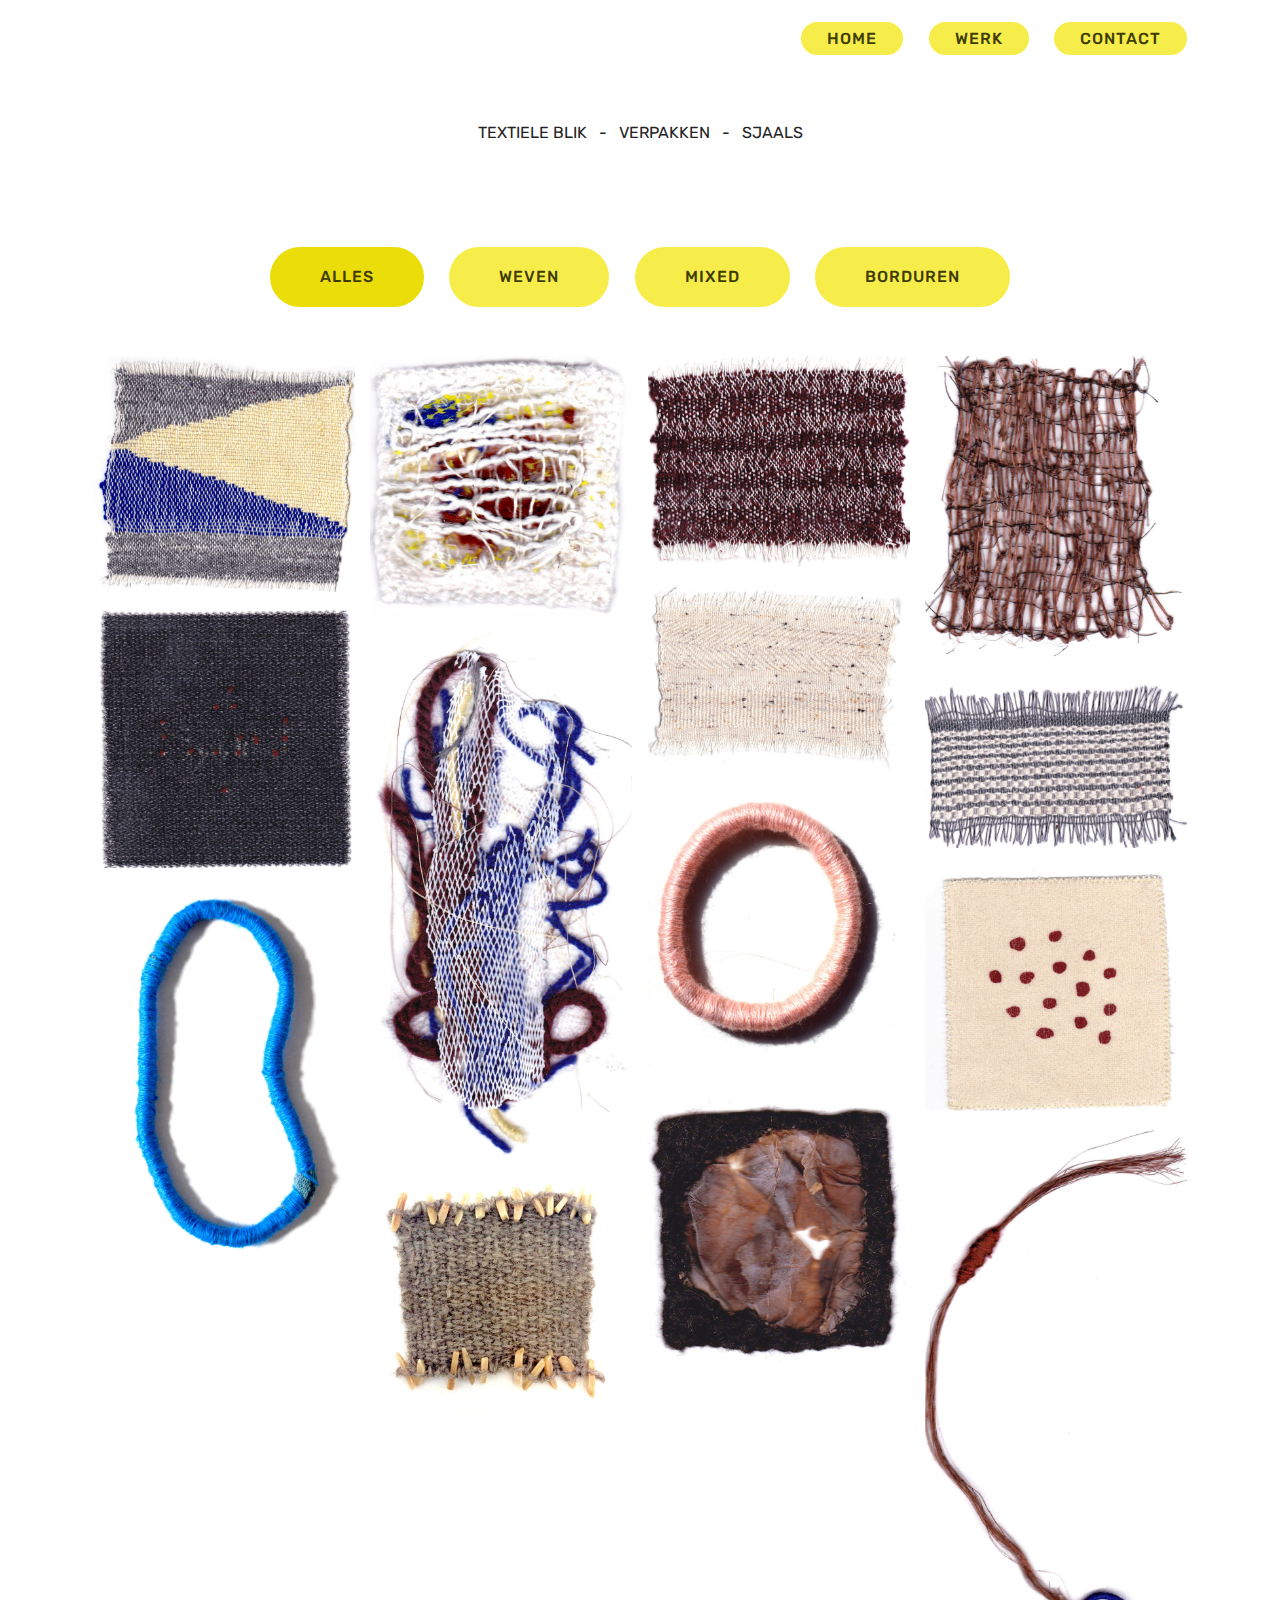
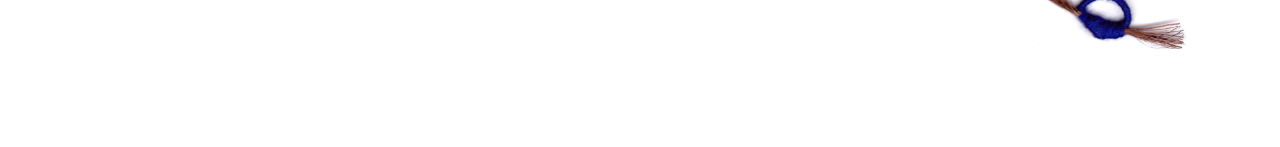
==== commit 171761fa: "create github pages" ====
--- a/page1.html
+++ b/page1.html
@@ -49,7 +49,7 @@
     </nav>
 </section>
 
-<section class="engine"><a href="https://mobirise.info/u">bootstrap website templates</a></section><section class="mbr-section article content1 cid-rbGwfeObzI" id="content1-2">
+<section class="engine"><a href="https://mobirise.info/c">website builder</a></section><section class="mbr-section article content1 cid-rbGwfeObzI" id="content1-2">
     
      
 
